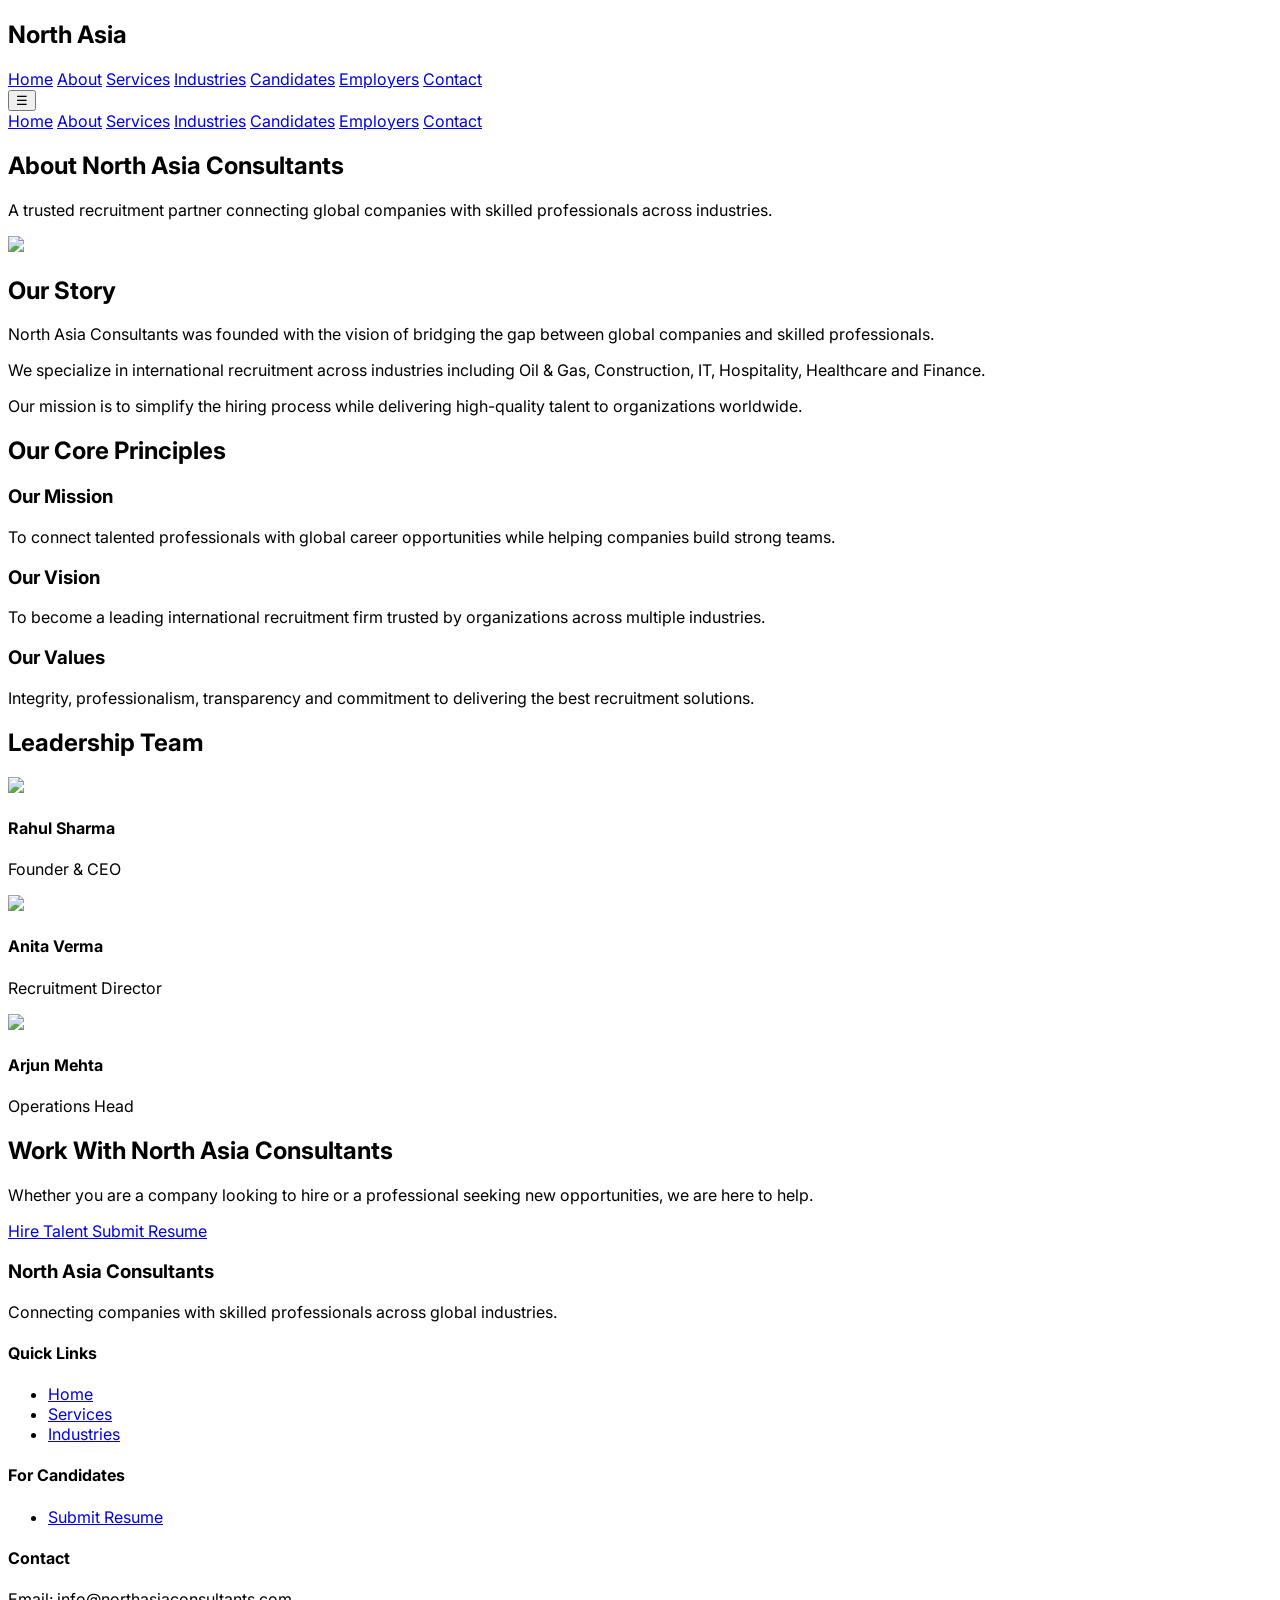
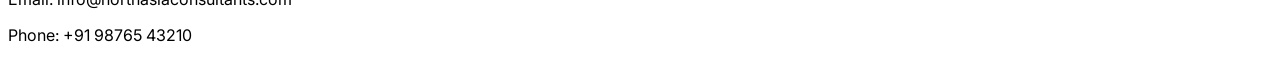
==== about.html @ 5611b857 "Add files via upload" ====
<!DOCTYPE html>
<html lang="en">

<head>

<meta charset="UTF-8">
<meta name="viewport" content="width=device-width, initial-scale=1.0">

<title>About Us | North Asia Consultants</title>

<!-- Tailwind -->
<script src="https://cdn.tailwindcss.com"></script>

<!-- AOS -->
<link href="https://unpkg.com/aos@2.3.4/dist/aos.css" rel="stylesheet">

<!-- Font -->
<link href="https://fonts.googleapis.com/css2?family=Inter:wght@300;400;500;600;700&display=swap" rel="stylesheet">

<style>
body{
font-family:'Inter',sans-serif;
}
</style>

</head>

<body class="bg-gray-50 text-gray-800">

<!-- NAVBAR -->

<nav class="bg-white shadow-md fixed w-full z-50">

<div class="max-w-7xl mx-auto px-6 py-4 flex justify-between items-center">

<h1 class="text-2xl font-bold text-blue-600">North Asia</h1>

<div class="hidden md:flex space-x-8 font-medium">

<a href="index.html" class="hover:text-blue-600">Home</a>
<a href="about.html" class="text-blue-600 font-semibold">About</a>
<a href="services.html" class="hover:text-blue-600">Services</a>
<a href="industries.html" class="hover:text-blue-600">Industries</a>
<a href="candidates.html" class="hover:text-blue-600">Candidates</a>
<a href="employers.html" class="hover:text-blue-600">Employers</a>
<a href="contact.html" class="hover:text-blue-600">Contact</a>

</div>

<button class="md:hidden" onclick="toggleMenu()">☰</button>

</div>

<div id="mobileMenu" class="hidden md:hidden bg-white px-6 pb-4">

<a class="block py-2" href="index.html">Home</a>
<a class="block py-2" href="about.html">About</a>
<a class="block py-2" href="services.html">Services</a>
<a class="block py-2" href="industries.html">Industries</a>
<a class="block py-2" href="candidates.html">Candidates</a>
<a class="block py-2" href="employers.html">Employers</a>
<a class="block py-2" href="contact.html">Contact</a>

</div>

</nav>


<!-- HERO -->

<section class="pt-32 pb-20 bg-blue-600 text-white text-center">

<div class="max-w-4xl mx-auto px-6">

<h1 class="text-4xl md:text-5xl font-bold mb-6">
About North Asia Consultants
</h1>

<p class="text-lg">
A trusted recruitment partner connecting global companies
with skilled professionals across industries.
</p>

</div>

</section>


<!-- COMPANY STORY -->

<section class="py-20">

<div class="max-w-7xl mx-auto px-6 grid md:grid-cols-2 gap-12 items-center">

<div data-aos="fade-right">

<img src="https://images.unsplash.com/photo-1521737604893-d14cc237f11d"
class="rounded-xl shadow-lg">

</div>

<div data-aos="fade-left">

<h2 class="text-3xl font-bold mb-6">
Our Story
</h2>

<p class="mb-4">
North Asia Consultants was founded with the vision of bridging
the gap between global companies and skilled professionals.
</p>

<p class="mb-4">
We specialize in international recruitment across industries
including Oil & Gas, Construction, IT, Hospitality, Healthcare
and Finance.
</p>

<p>
Our mission is to simplify the hiring process while delivering
high-quality talent to organizations worldwide.
</p>

</div>

</div>

</section>


<!-- MISSION VISION VALUES -->

<section class="py-20 bg-gray-100">

<div class="max-w-7xl mx-auto px-6 text-center">

<h2 class="text-3xl font-bold mb-14">
Our Core Principles
</h2>

<div class="grid md:grid-cols-3 gap-10">

<div class="bg-white p-8 rounded-xl shadow" data-aos="zoom-in">

<h3 class="text-xl font-semibold mb-4">
Our Mission
</h3>

<p>
To connect talented professionals with global career opportunities
while helping companies build strong teams.
</p>

</div>

<div class="bg-white p-8 rounded-xl shadow" data-aos="zoom-in">

<h3 class="text-xl font-semibold mb-4">
Our Vision
</h3>

<p>
To become a leading international recruitment firm trusted
by organizations across multiple industries.
</p>

</div>

<div class="bg-white p-8 rounded-xl shadow" data-aos="zoom-in">

<h3 class="text-xl font-semibold mb-4">
Our Values
</h3>

<p>
Integrity, professionalism, transparency and commitment
to delivering the best recruitment solutions.
</p>

</div>

</div>

</div>

</section>


<!-- TEAM -->

<section class="py-20">

<div class="max-w-7xl mx-auto px-6 text-center">

<h2 class="text-3xl font-bold mb-14">
Leadership Team
</h2>

<div class="grid md:grid-cols-3 gap-10">

<div class="bg-white p-6 rounded-xl shadow" data-aos="fade-up">

<img src="https://randomuser.me/api/portraits/men/32.jpg"
class="w-32 h-32 mx-auto rounded-full mb-4">

<h4 class="font-semibold text-lg">
Rahul Sharma
</h4>

<p class="text-gray-500">
Founder & CEO
</p>

</div>

<div class="bg-white p-6 rounded-xl shadow" data-aos="fade-up">

<img src="https://randomuser.me/api/portraits/women/44.jpg"
class="w-32 h-32 mx-auto rounded-full mb-4">

<h4 class="font-semibold text-lg">
Anita Verma
</h4>

<p class="text-gray-500">
Recruitment Director
</p>

</div>

<div class="bg-white p-6 rounded-xl shadow" data-aos="fade-up">

<img src="https://randomuser.me/api/portraits/men/76.jpg"
class="w-32 h-32 mx-auto rounded-full mb-4">

<h4 class="font-semibold text-lg">
Arjun Mehta
</h4>

<p class="text-gray-500">
Operations Head
</p>

</div>

</div>

</div>

</section>


<!-- CTA -->

<section class="py-20 bg-blue-600 text-white text-center">

<div class="max-w-3xl mx-auto px-6">

<h2 class="text-3xl font-bold mb-6">
Work With North Asia Consultants
</h2>

<p class="mb-8">
Whether you are a company looking to hire or a professional
seeking new opportunities, we are here to help.
</p>

<div class="space-x-4">

<a href="employers.html"
class="bg-white text-blue-600 px-6 py-3 rounded-lg font-semibold">

Hire Talent

</a>

<a href="candidates.html"
class="border border-white px-6 py-3 rounded-lg">

Submit Resume

</a>

</div>

</div>

</section>


<!-- FOOTER -->

<footer class="bg-gray-900 text-gray-300 py-12">

<div class="max-w-7xl mx-auto px-6 grid md:grid-cols-4 gap-10">

<div>

<h3 class="text-xl font-bold text-white mb-4">
North Asia Consultants
</h3>

<p>
Connecting companies with skilled professionals
across global industries.
</p>

</div>

<div>

<h4 class="font-semibold mb-4 text-white">
Quick Links
</h4>

<ul class="space-y-2">

<li><a href="index.html">Home</a></li>
<li><a href="services.html">Services</a></li>
<li><a href="industries.html">Industries</a></li>

</ul>

</div>

<div>

<h4 class="font-semibold mb-4 text-white">
For Candidates
</h4>

<ul class="space-y-2">

<li><a href="candidates.html">Submit Resume</a></li>

</ul>

</div>

<div>

<h4 class="font-semibold mb-4 text-white">
Contact
</h4>

<p>Email: info@northasiaconsultants.com</p>
<p>Phone: +91 98765 43210</p>

</div>

</div>

</footer>


<!-- SCRIPTS -->

<script src="https://unpkg.com/aos@2.3.4/dist/aos.js"></script>

<script>

AOS.init({
duration:1000,
once:true
})

function toggleMenu(){
document.getElementById("mobileMenu").classList.toggle("hidden")
}

</script>

</body>
</html>
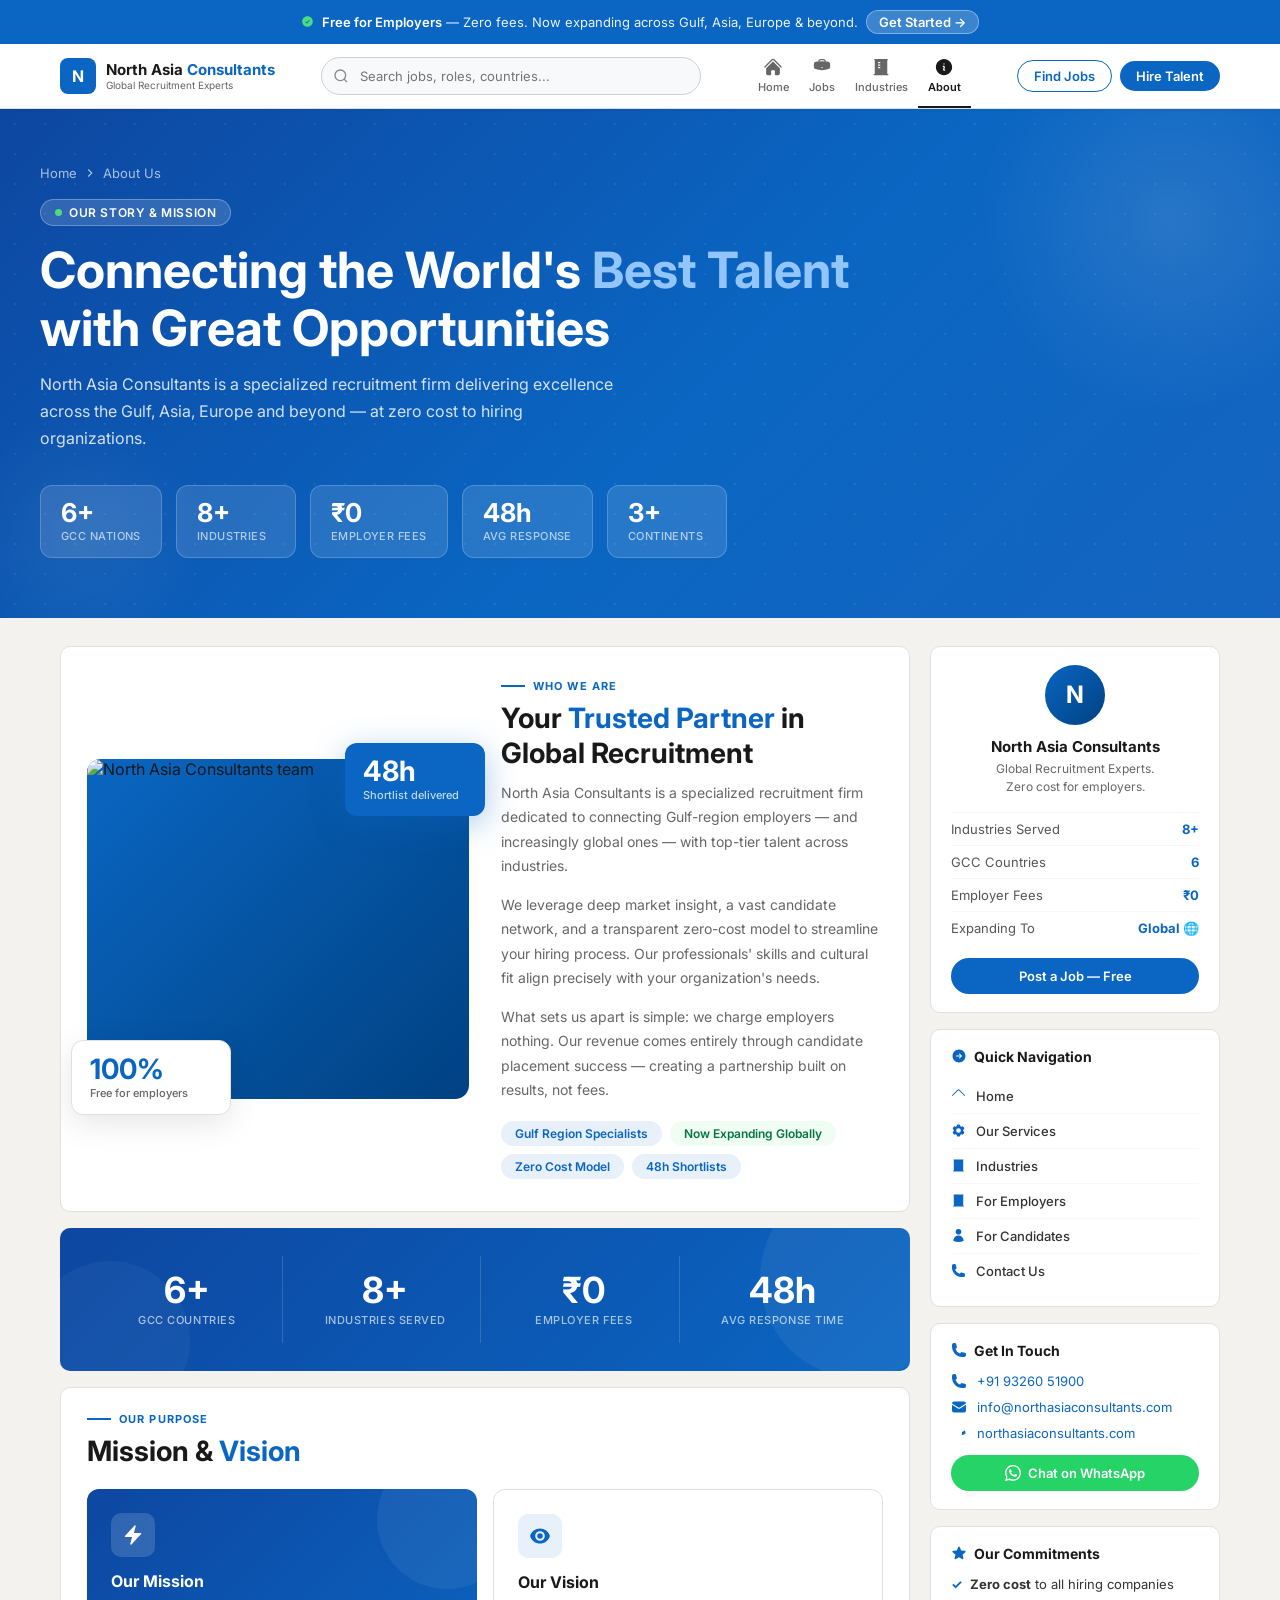
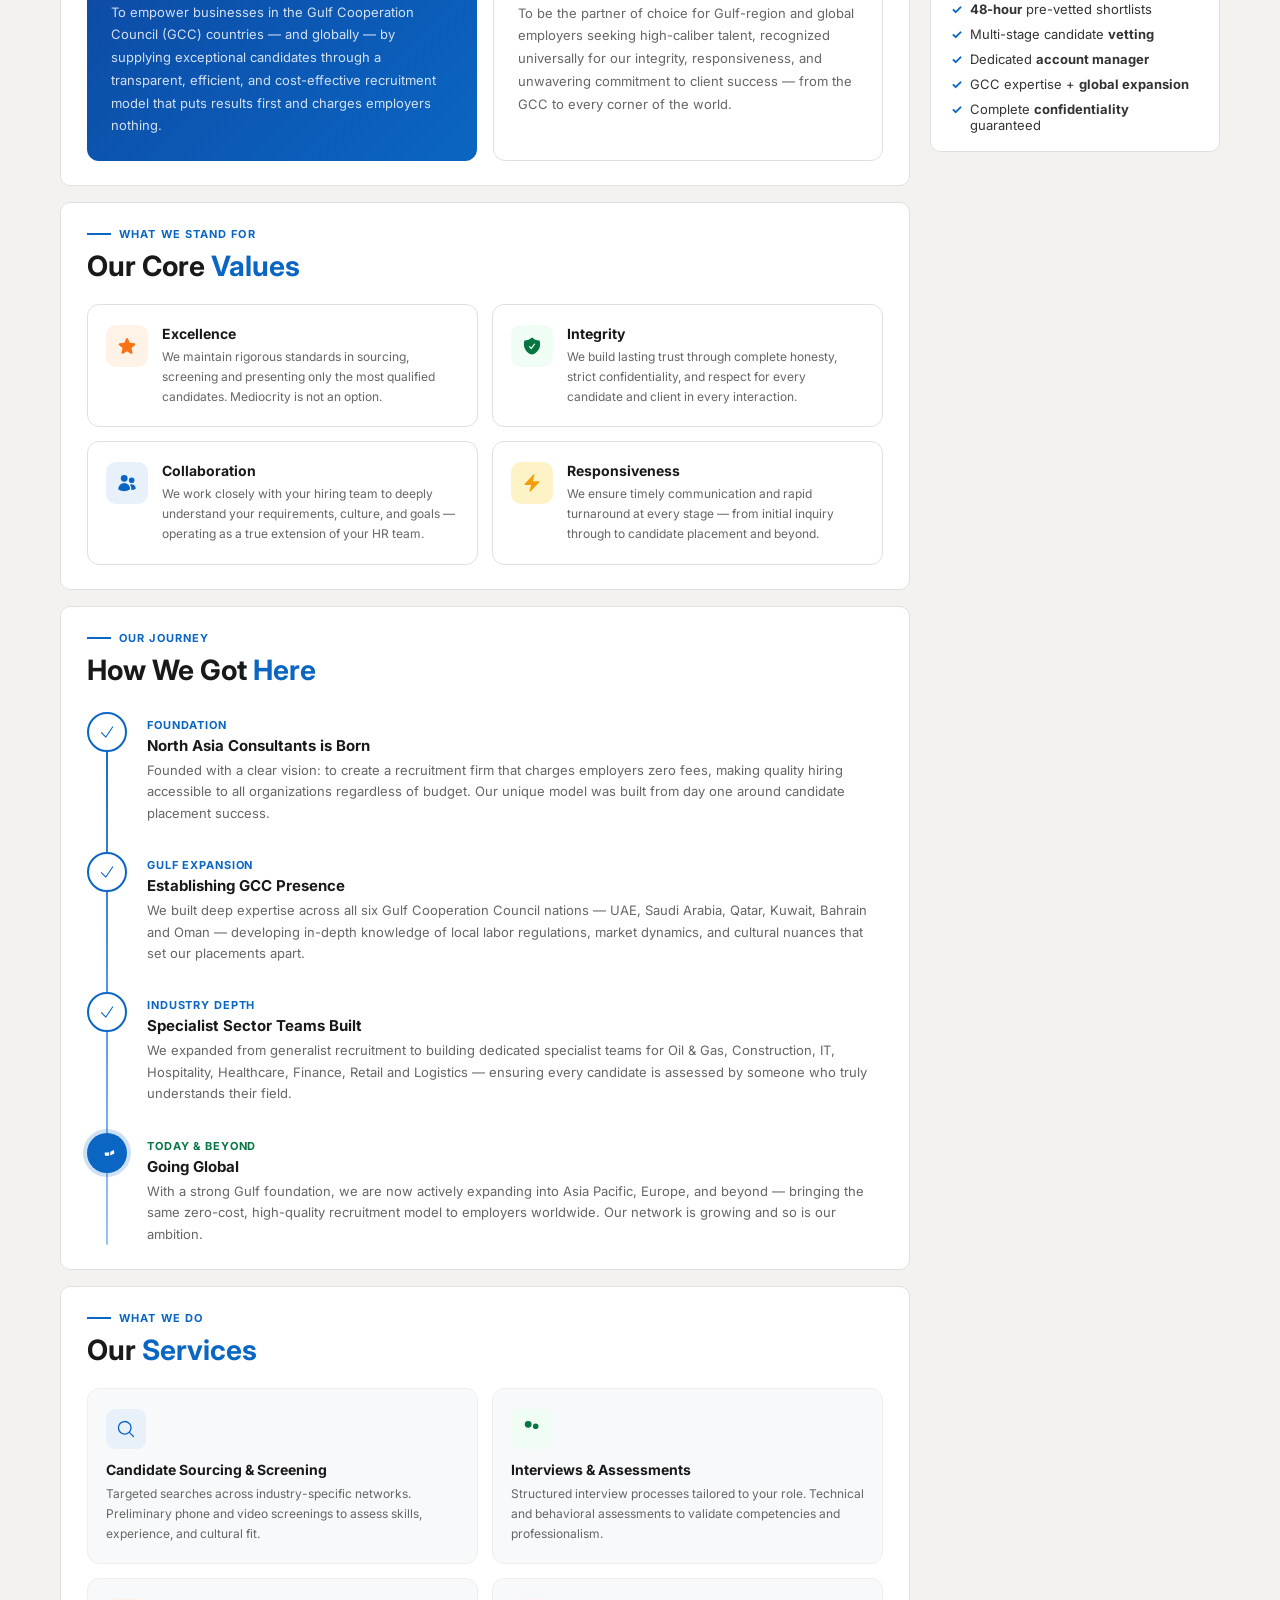
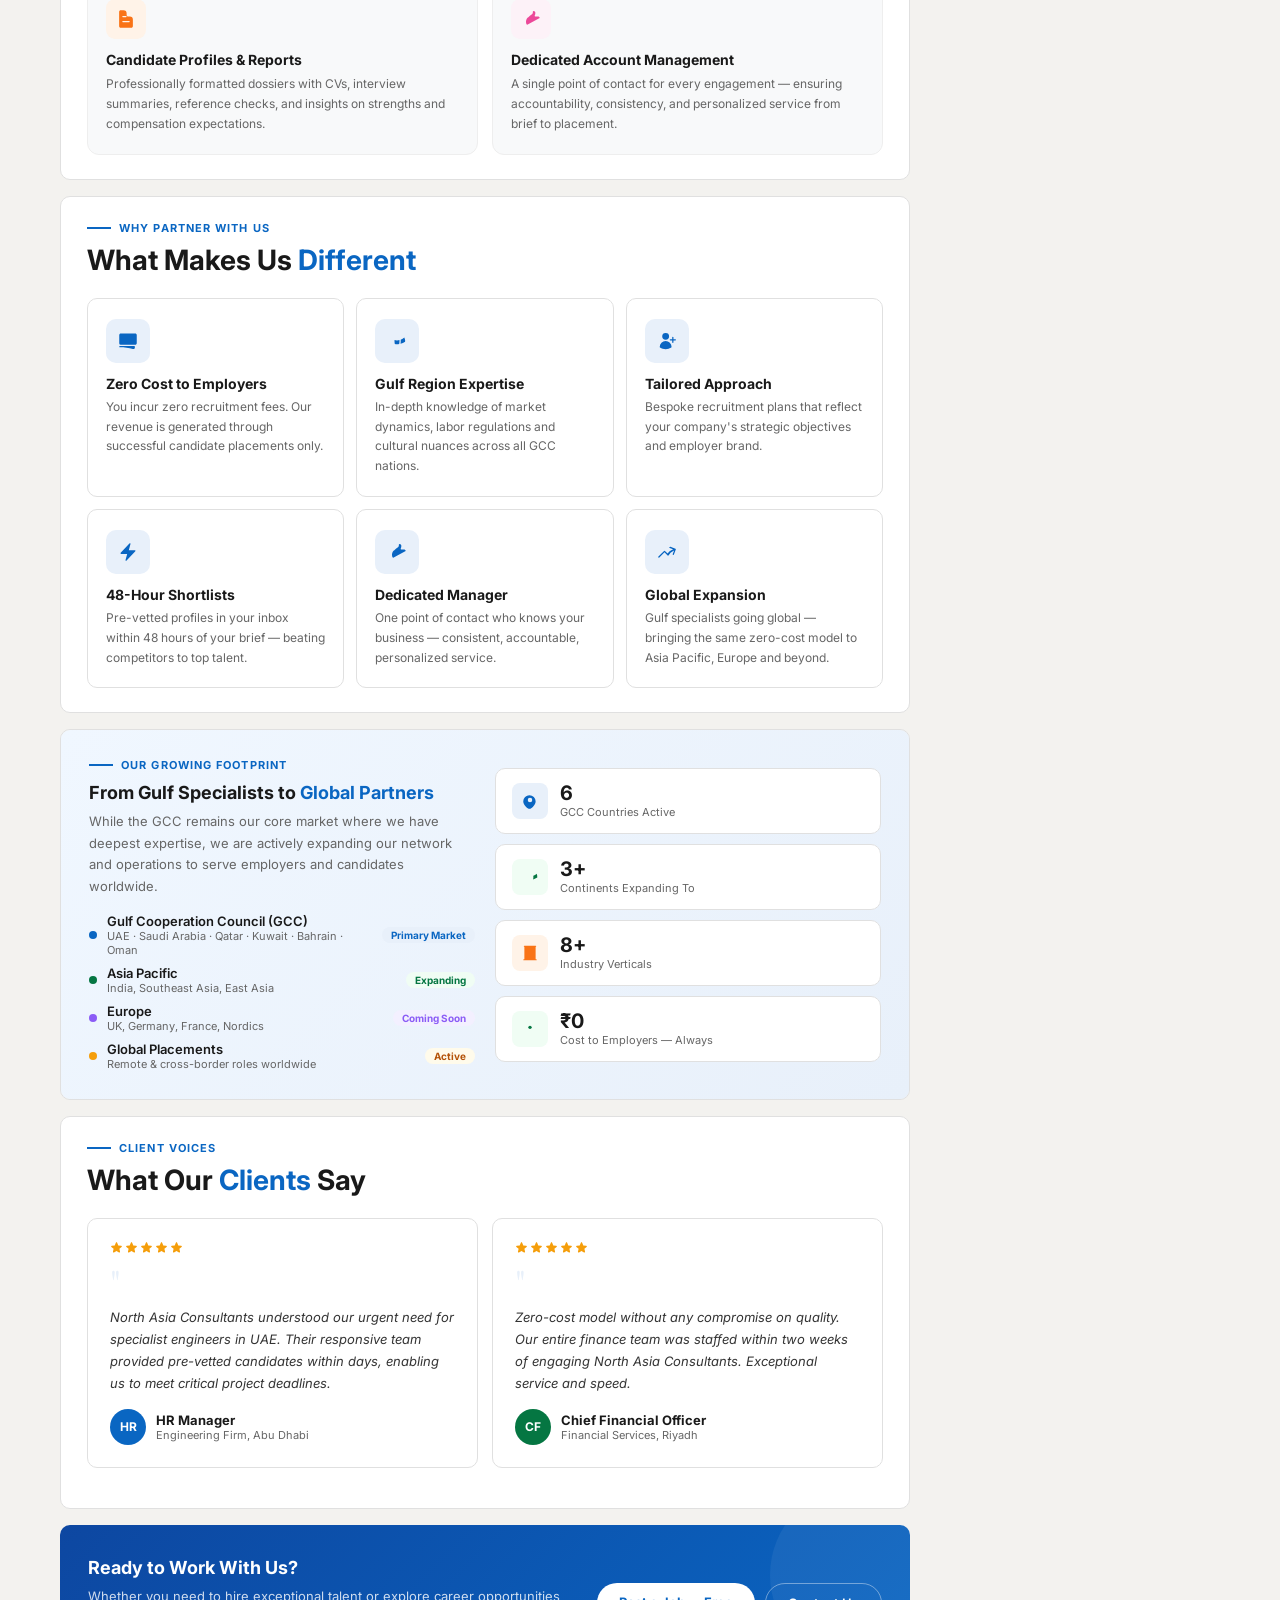
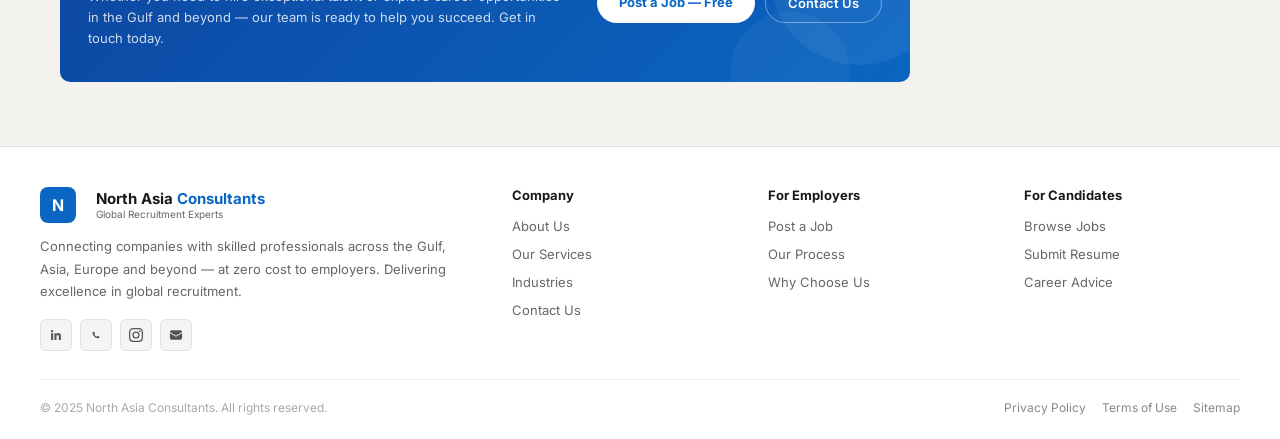
==== commit 795967e4: "updated claude" ====
--- a/about.html
+++ b/about.html
@@ -1,374 +1,947 @@
 <!DOCTYPE html>
 <html lang="en">
-
 <head>
-
-<meta charset="UTF-8">
-<meta name="viewport" content="width=device-width, initial-scale=1.0">
-
-<title>About Us | North Asia Consultants</title>
-
-<!-- Tailwind -->
-<script src="https://cdn.tailwindcss.com"></script>
-
-<!-- AOS -->
-<link href="https://unpkg.com/aos@2.3.4/dist/aos.css" rel="stylesheet">
-
-<!-- Font -->
-<link href="https://fonts.googleapis.com/css2?family=Inter:wght@300;400;500;600;700&display=swap" rel="stylesheet">
-
-<style>
-body{
-font-family:'Inter',sans-serif;
-}
-</style>
-
+  <meta charset="UTF-8">
+  <meta name="viewport" content="width=device-width, initial-scale=1.0">
+  <title>About Us | North Asia Consultants</title>
+  <link rel="preconnect" href="https://fonts.googleapis.com">
+  <link href="https://fonts.googleapis.com/css2?family=Inter:wght@400;500;600;700&family=Playfair+Display:ital,wght@0,700;1,700&display=swap" rel="stylesheet">
+  <style>
+    *, *::before, *::after { box-sizing: border-box; margin: 0; padding: 0; }
+    html { scroll-behavior: smooth; }
+    body { font-family: 'Inter', -apple-system, BlinkMacSystemFont, sans-serif; background: #f3f2ef; color: #191919; overflow-x: hidden; -webkit-font-smoothing: antialiased; }
+    a { text-decoration: none; }
+ 
+    :root {
+      --blue: #0a66c2; --blue-dark: #004182; --blue-light: #e8f0fa;
+      --green: #057642; --white: #fff; --bg: #f3f2ef;
+      --border: #e0e0e0; --text: #191919; --muted: #666; --radius: 10px;
+    }
+ 
+    /* ── PROGRESS ── */
+    #progress { position:fixed;top:0;left:0;height:3px;background:linear-gradient(90deg,var(--blue),#38bdf8);width:0%;z-index:9999; }
+ 
+    /* ── ANIMATIONS ── */
+    @keyframes fadeUp { from{opacity:0;transform:translateY(28px)}to{opacity:1;transform:translateY(0)} }
+    @keyframes pulse  { 0%,100%{transform:scale(1)}50%{transform:scale(1.06)} }
+    @keyframes float  { 0%,100%{transform:translateY(0)}50%{transform:translateY(-8px)} }
+    @keyframes countUp { from{opacity:0;transform:translateY(12px)}to{opacity:1;transform:translateY(0)} }
+ 
+    .reveal       { opacity:0;transform:translateY(24px);transition:opacity .65s cubic-bezier(.4,0,.2,1),transform .65s cubic-bezier(.4,0,.2,1); }
+    .reveal.visible { opacity:1;transform:translateY(0); }
+    .reveal-l     { opacity:0;transform:translateX(-28px);transition:opacity .65s cubic-bezier(.4,0,.2,1),transform .65s cubic-bezier(.4,0,.2,1); }
+    .reveal-l.visible { opacity:1;transform:translateX(0); }
+    .reveal-r     { opacity:0;transform:translateX(28px);transition:opacity .65s cubic-bezier(.4,0,.2,1),transform .65s cubic-bezier(.4,0,.2,1); }
+    .reveal-r.visible { opacity:1;transform:translateX(0); }
+    .d1{transition-delay:.08s}.d2{transition-delay:.16s}.d3{transition-delay:.24s}
+    .d4{transition-delay:.32s}.d5{transition-delay:.40s}.d6{transition-delay:.48s}
+ 
+    /* ── TOPBAR ── */
+    .topbar { background:var(--blue);padding:10px 16px;display:flex;align-items:center;justify-content:center;gap:8px;flex-wrap:wrap;text-align:center; }
+    .topbar p   { font-size:13px;color:rgba(255,255,255,.92);line-height:1.4; }
+    .topbar strong { color:#fff;font-weight:600; }
+    .topbar a   { color:#fff;font-weight:600;font-size:13px;background:rgba(255,255,255,.2);padding:3px 12px;border-radius:100px;border:1px solid rgba(255,255,255,.35);transition:background .2s;white-space:nowrap; }
+    .topbar a:hover { background:rgba(255,255,255,.3); }
+ 
+    /* ── NAVBAR ── */
+    nav { background:#fff;border-bottom:1px solid var(--border);position:sticky;top:0;z-index:900;box-shadow:0 1px 4px rgba(0,0,0,.06); }
+    .nav-inner { max-width:1200px;margin:0 auto;padding:0 20px;height:64px;display:flex;align-items:center;justify-content:space-between;gap:12px; }
+    .logo { display:flex;align-items:center;gap:10px;flex-shrink:0; }
+    .logo-icon { width:36px;height:36px;background:var(--blue);border-radius:8px;display:flex;align-items:center;justify-content:center;color:#fff;font-weight:700;font-size:16px;flex-shrink:0; }
+    .logo-text { line-height:1.2; }
+    .logo-name { font-size:15px;font-weight:700;color:var(--text);white-space:nowrap; }
+    .logo-name span { color:var(--blue); }
+    .logo-tagline { font-size:10px;color:var(--muted); }
+    .nav-search { flex:1;max-width:380px;position:relative; }
+    .nav-search input { width:100%;height:38px;border:1.5px solid #d0d0d0;border-radius:20px;padding:0 16px 0 38px;font-size:13px;font-family:inherit;outline:none;background:#f8f9fa;color:var(--text);transition:border-color .2s,box-shadow .2s; }
+    .nav-search input:focus { border-color:var(--blue);background:#fff;box-shadow:0 0 0 3px rgba(10,102,194,.1); }
+    .nav-search .s-icon { position:absolute;left:12px;top:50%;transform:translateY(-50%);width:16px;height:16px;color:#888; }
+    .nav-links { display:flex;align-items:center; }
+    .nav-links a { display:flex;flex-direction:column;align-items:center;justify-content:center;padding:0 10px;height:64px;color:var(--muted);font-size:11px;font-weight:500;gap:3px;border-bottom:2px solid transparent;transition:all .2s;white-space:nowrap; }
+    .nav-links a svg { width:20px;height:20px; }
+    .nav-links a:hover,.nav-links a.active { color:var(--text);border-bottom-color:var(--text);font-weight:600; }
+    .nav-cta { display:flex;gap:8px;align-items:center;flex-shrink:0; }
+    .btn-outline-nav { padding:7px 16px;border:1.5px solid var(--blue);border-radius:20px;color:var(--blue);font-size:13px;font-weight:600;transition:all .2s; }
+    .btn-outline-nav:hover { background:var(--blue-light); }
+    .btn-solid-nav { padding:7px 16px;background:var(--blue);border-radius:20px;color:#fff;font-size:13px;font-weight:600;transition:all .2s; }
+    .btn-solid-nav:hover { background:var(--blue-dark);transform:translateY(-1px); }
+    .hamburger { display:none;background:none;border:none;cursor:pointer;padding:6px;color:var(--text); }
+    #mobileMenu { display:none;background:#fff;border-top:1px solid var(--border);padding:12px 20px 20px; }
+    #mobileMenu.open { display:block;animation:fadeUp .25s ease; }
+    #mobileMenu a { display:flex;align-items:center;gap:12px;padding:12px 0;font-size:15px;color:#333;border-bottom:1px solid #f5f5f5;font-weight:500; }
+    #mobileMenu a:last-child { border:none; }
+    #mobileMenu a svg { width:18px;height:18px;color:var(--blue); }
+    .mob-cta-row { display:flex;gap:10px;margin-top:14px; }
+    .mob-cta-row a { flex:1;text-align:center;padding:10px;border-radius:20px;font-size:14px;font-weight:600; }
+    .mob-cta-row .mc-outline { border:1.5px solid var(--blue);color:var(--blue); }
+    .mob-cta-row .mc-solid   { background:var(--blue);color:#fff; }
+ 
+    /* ── PAGE HERO ── */
+    .page-hero { background:linear-gradient(135deg,#0d47a1 0%,#0a66c2 55%,#1565c0 100%);padding:56px 20px 60px;position:relative;overflow:hidden; }
+    .ph-dots  { position:absolute;inset:0;background-image:radial-gradient(circle,rgba(255,255,255,.07) 1px,transparent 1px);background-size:30px 30px;pointer-events:none; }
+    .ph-glow  { position:absolute;top:-100px;right:-100px;width:420px;height:420px;background:radial-gradient(circle,rgba(255,255,255,.1) 0%,transparent 65%);border-radius:50%;pointer-events:none; }
+    .ph-glow2 { position:absolute;bottom:-60px;left:-60px;width:280px;height:280px;background:radial-gradient(circle,rgba(255,255,255,.06) 0%,transparent 65%);border-radius:50%;pointer-events:none; }
+    .ph-inner { max-width:1200px;margin:0 auto;position:relative;z-index:2; }
+    .ph-breadcrumb { display:flex;align-items:center;gap:6px;font-size:13px;color:rgba(255,255,255,.65);margin-bottom:18px;flex-wrap:wrap; }
+    .ph-breadcrumb a { color:rgba(255,255,255,.65);transition:color .2s; }
+    .ph-breadcrumb a:hover { color:#fff; }
+    .ph-breadcrumb svg { width:14px;height:14px;flex-shrink:0; }
+    .ph-badge { display:inline-flex;align-items:center;gap:7px;background:rgba(255,255,255,.15);border:1px solid rgba(255,255,255,.28);color:#fff;font-size:12px;font-weight:600;letter-spacing:.05em;text-transform:uppercase;padding:5px 14px;border-radius:100px;margin-bottom:16px;animation:fadeUp .6s ease both; }
+    .badge-dot { width:7px;height:7px;background:#4ade80;border-radius:50%;animation:pulse 2s infinite;flex-shrink:0; }
+    .ph-h1 { font-size:clamp(26px,4.2vw,50px);font-weight:700;color:#fff;line-height:1.15;margin-bottom:14px;animation:fadeUp .6s .1s ease both; }
+    .ph-h1 em { color:#93c5fd;font-style:normal; }
+    .ph-sub { font-size:clamp(13px,1.8vw,16px);color:rgba(255,255,255,.82);line-height:1.7;max-width:580px;margin-bottom:32px;animation:fadeUp .6s .2s ease both; }
+    .ph-cards { display:flex;gap:14px;flex-wrap:wrap;animation:fadeUp .6s .3s ease both; }
+    .ph-mini { background:rgba(255,255,255,.12);border:1px solid rgba(255,255,255,.2);border-radius:12px;padding:14px 20px;min-width:120px; }
+    .ph-mini .num { font-size:26px;font-weight:700;color:#fff;line-height:1; }
+    .ph-mini .lbl { font-size:11px;color:rgba(255,255,255,.65);margin-top:3px;font-weight:500;text-transform:uppercase;letter-spacing:.04em; }
+ 
+    /* ── LAYOUT ── */
+    .page-wrap { max-width:1200px;margin:0 auto;padding:28px 20px; }
+    .two-col   { display:grid;grid-template-columns:1fr 290px;gap:20px;align-items:start; }
+ 
+    /* ── CARD BASE ── */
+    .card { background:#fff;border-radius:var(--radius);border:1px solid var(--border);overflow:hidden;margin-bottom:16px; }
+    .cp   { padding:24px 26px; }
+    .cp + .cp { border-top:1px solid #f5f5f5; }
+ 
+    /* ── SECTION HEADS ── */
+    .sec-eyebrow { font-size:11px;font-weight:700;text-transform:uppercase;letter-spacing:.1em;color:var(--blue);margin-bottom:8px;display:flex;align-items:center;gap:8px; }
+    .sec-eyebrow::before { content:'';width:24px;height:2px;background:var(--blue);flex-shrink:0; }
+    .sec-h2 { font-size:clamp(20px,2.5vw,28px);font-weight:700;color:var(--text);line-height:1.25;margin-bottom:10px; }
+    .sec-h2 em { color:var(--blue);font-style:normal; }
+    .sec-p  { font-size:14px;color:var(--muted);line-height:1.75; }
+ 
+    /* ── ABOUT INTRO SPLIT ── */
+    .intro-grid { display:grid;grid-template-columns:1fr 1fr;gap:32px;align-items:center; }
+    .intro-img-wrap { position:relative; }
+    .intro-img { width:100%;height:340px;object-fit:cover;border-radius:14px;display:block; }
+    .intro-badge-float {
+      position:absolute;bottom:-16px;left:-16px;
+      background:#fff;border:1px solid var(--border);border-radius:12px;
+      padding:14px 18px;box-shadow:0 8px 32px rgba(0,0,0,.1);min-width:160px;
+    }
+    .ibf-num  { font-size:28px;font-weight:700;color:var(--blue);line-height:1; }
+    .ibf-lbl  { font-size:11px;color:var(--muted);margin-top:3px;font-weight:500; }
+    .intro-badge-float2 {
+      position:absolute;top:-16px;right:-16px;
+      background:var(--blue);border-radius:12px;
+      padding:14px 18px;box-shadow:0 8px 32px rgba(10,102,194,.35);min-width:140px;
+    }
+    .ibf2-num { font-size:28px;font-weight:700;color:#fff;line-height:1; }
+    .ibf2-lbl { font-size:11px;color:rgba(255,255,255,.75);margin-top:3px;font-weight:500; }
+ 
+    .intro-text { padding:8px 0; }
+    .intro-text .sec-p { margin-bottom:14px; }
+    .intro-tags { display:flex;flex-wrap:wrap;gap:8px;margin-top:18px; }
+    .intro-tag { background:var(--blue-light);color:var(--blue);font-size:12px;font-weight:600;padding:5px 14px;border-radius:100px; }
+    .intro-tag.green { background:#f0fdf4;color:var(--green); }
+ 
+    /* ── MISSION / VISION ── */
+    .mv-grid { display:grid;grid-template-columns:1fr 1fr;gap:16px; }
+    .mv-card { border-radius:12px;padding:24px;position:relative;overflow:hidden; }
+    .mv-card.mission { background:linear-gradient(135deg,#0d47a1,#0a66c2); }
+    .mv-card.vision  { background:#fff;border:1px solid var(--border); }
+    .mv-icon { width:44px;height:44px;border-radius:10px;display:flex;align-items:center;justify-content:center;margin-bottom:14px; }
+    .mv-card.mission .mv-icon { background:rgba(255,255,255,.15); }
+    .mv-card.vision  .mv-icon { background:var(--blue-light); }
+    .mv-icon svg { width:22px;height:22px; }
+    .mv-card.mission .mv-icon svg { color:#fff; }
+    .mv-card.vision  .mv-icon svg { color:var(--blue); }
+    .mv-title { font-size:16px;font-weight:700;margin-bottom:10px; }
+    .mv-card.mission .mv-title { color:#fff; }
+    .mv-card.vision  .mv-title { color:var(--text); }
+    .mv-text { font-size:13px;line-height:1.75; }
+    .mv-card.mission .mv-text { color:rgba(255,255,255,.82); }
+    .mv-card.vision  .mv-text { color:var(--muted); }
+    .mv-card.mission::before { content:'';position:absolute;top:-40px;right:-40px;width:140px;height:140px;background:rgba(255,255,255,.06);border-radius:50%; }
+ 
+    /* ── CORE VALUES ── */
+    .values-grid { display:grid;grid-template-columns:repeat(2,1fr);gap:14px; }
+    .val-card { background:#fff;border:1px solid var(--border);border-radius:12px;padding:20px 18px;display:flex;gap:14px;align-items:flex-start;transition:all .25s; }
+    .val-card:hover { border-color:rgba(10,102,194,.25);box-shadow:0 4px 20px rgba(0,0,0,.07);transform:translateY(-2px); }
+    .val-icon { width:42px;height:42px;border-radius:10px;display:flex;align-items:center;justify-content:center;flex-shrink:0; }
+    .val-icon svg { width:20px;height:20px; }
+    .val-h { font-size:14px;font-weight:700;color:var(--text);margin-bottom:5px; }
+    .val-p { font-size:12px;color:var(--muted);line-height:1.65; }
+ 
+    /* ── STATS STRIP ── */
+    .stats-strip { background:linear-gradient(135deg,#0d47a1,#0a66c2);border-radius:var(--radius);padding:28px 32px;margin-bottom:16px;position:relative;overflow:hidden; }
+    .stats-strip::before { content:'';position:absolute;right:-50px;top:-50px;width:200px;height:200px;background:rgba(255,255,255,.06);border-radius:50%; }
+    .stats-strip::after  { content:'';position:absolute;left:-30px;bottom:-50px;width:160px;height:160px;background:rgba(255,255,255,.04);border-radius:50%; }
+    .stats-inner { display:grid;grid-template-columns:repeat(4,1fr);gap:8px;position:relative;z-index:2; }
+    .stat-item { text-align:center;padding:16px 8px; }
+    .stat-item:not(:last-child) { border-right:1px solid rgba(255,255,255,.15); }
+    .stat-num { font-size:clamp(24px,3vw,36px);font-weight:700;color:#fff;line-height:1;display:block; }
+    .stat-lbl { font-size:11px;color:rgba(255,255,255,.65);margin-top:5px;font-weight:500;text-transform:uppercase;letter-spacing:.05em;display:block; }
+ 
+    /* ── STORY TIMELINE ── */
+    .timeline { display:flex;flex-direction:column;gap:0;position:relative; }
+    .timeline::before { content:'';position:absolute;left:19px;top:0;bottom:0;width:2px;background:linear-gradient(to bottom,var(--blue),#93c5fd);border-radius:2px; }
+    .tl-item { display:flex;gap:20px;align-items:flex-start;padding-bottom:28px;position:relative; }
+    .tl-item:last-child { padding-bottom:0; }
+    .tl-dot { width:40px;height:40px;border-radius:50%;display:flex;align-items:center;justify-content:center;flex-shrink:0;z-index:1;position:relative; }
+    .tl-dot.active { background:var(--blue);box-shadow:0 0 0 4px rgba(10,102,194,.2); }
+    .tl-dot.done   { background:#fff;border:2px solid var(--blue); }
+    .tl-dot svg { width:18px;height:18px; }
+    .tl-dot.active svg { color:#fff; }
+    .tl-dot.done   svg { color:var(--blue); }
+    .tl-content { flex:1;padding-top:6px; }
+    .tl-year  { font-size:11px;font-weight:700;color:var(--blue);text-transform:uppercase;letter-spacing:.08em;margin-bottom:4px; }
+    .tl-title { font-size:15px;font-weight:700;color:var(--text);margin-bottom:5px; }
+    .tl-desc  { font-size:13px;color:var(--muted);line-height:1.65; }
+ 
+    /* ── TEAM SECTION ── */
+    .team-grid { display:grid;grid-template-columns:repeat(3,1fr);gap:16px; }
+    .team-card { background:#fff;border:1px solid var(--border);border-radius:12px;overflow:hidden;transition:all .25s; }
+    .team-card:hover { transform:translateY(-3px);box-shadow:0 8px 32px rgba(0,0,0,.1);border-color:rgba(10,102,194,.2); }
+    .team-avatar { height:120px;display:flex;align-items:center;justify-content:center;font-size:36px;font-weight:700;color:#fff; }
+    .team-info { padding:16px; }
+    .team-name  { font-size:15px;font-weight:700;color:var(--text);margin-bottom:3px; }
+    .team-role  { font-size:12px;color:var(--blue);font-weight:600;margin-bottom:8px; }
+    .team-bio   { font-size:12px;color:var(--muted);line-height:1.65;margin-bottom:12px; }
+    .team-tags  { display:flex;flex-wrap:wrap;gap:5px; }
+    .team-tag   { background:#f5f5f5;color:#444;font-size:10px;font-weight:600;padding:3px 9px;border-radius:100px; }
+ 
+    /* ── WHY US GRID ── */
+    .why-grid { display:grid;grid-template-columns:repeat(3,1fr);gap:12px; }
+    .why-card { background:#fff;border:1px solid var(--border);border-radius:var(--radius);padding:20px 18px;transition:all .25s;position:relative;overflow:hidden; }
+    .why-card::before { content:'';position:absolute;inset:0;background:linear-gradient(135deg,rgba(10,102,194,.03),transparent);opacity:0;transition:opacity .25s; }
+    .why-card:hover { box-shadow:0 6px 24px rgba(0,0,0,.08);border-color:rgba(10,102,194,.2);transform:translateY(-2px); }
+    .why-card:hover::before { opacity:1; }
+    .why-icon { width:44px;height:44px;background:var(--blue-light);border-radius:10px;display:flex;align-items:center;justify-content:center;margin-bottom:12px; }
+    .why-icon svg { width:20px;height:20px;color:var(--blue); }
+    .why-h { font-size:14px;font-weight:700;color:var(--text);margin-bottom:5px; }
+    .why-p { font-size:12px;color:var(--muted);line-height:1.65; }
+ 
+    /* ── GLOBAL EXPANSION ── */
+    .expand-card { background:#fff;border:1px solid var(--border);border-radius:var(--radius);overflow:hidden;margin-bottom:16px; }
+    .expand-map { background:linear-gradient(135deg,#f0f7ff,#e8f0fa);padding:28px;display:grid;grid-template-columns:1fr 1fr;gap:20px;align-items:center; }
+    .em-left h3 { font-size:18px;font-weight:700;color:var(--text);margin-bottom:8px; }
+    .em-left p  { font-size:13px;color:var(--muted);line-height:1.65;margin-bottom:16px; }
+    .region-list { display:flex;flex-direction:column;gap:8px; }
+    .region-row  { display:flex;align-items:center;gap:10px; }
+    .region-dot  { width:8px;height:8px;border-radius:50%;flex-shrink:0; }
+    .region-info { flex:1; }
+    .region-name { font-size:13px;font-weight:600;color:var(--text); }
+    .region-status { font-size:11px;color:var(--muted); }
+    .region-badge { font-size:10px;font-weight:700;padding:2px 9px;border-radius:100px;white-space:nowrap; }
+    .em-right { display:flex;flex-direction:column;gap:10px; }
+    .globe-stat { background:#fff;border-radius:10px;padding:14px 16px;border:1px solid var(--border);display:flex;gap:12px;align-items:center; }
+    .gs-icon { width:36px;height:36px;border-radius:8px;display:flex;align-items:center;justify-content:center;flex-shrink:0; }
+    .gs-icon svg { width:18px;height:18px; }
+    .gs-num  { font-size:20px;font-weight:700;color:var(--text);line-height:1; }
+    .gs-lbl  { font-size:11px;color:var(--muted);margin-top:2px; }
+ 
+    /* ── TESTIMONIAL ── */
+    .testi-grid { display:grid;grid-template-columns:repeat(2,1fr);gap:14px;margin-bottom:16px; }
+    .tc { background:#fff;border:1px solid var(--border);border-radius:var(--radius);padding:22px;transition:box-shadow .2s; }
+    .tc:hover { box-shadow:0 4px 20px rgba(0,0,0,.08); }
+    .tc-stars { display:flex;gap:2px;margin-bottom:10px; }
+    .tc-stars svg { width:13px;height:13px;color:#f59e0b; }
+    .tc-quote { font-size:36px;color:var(--blue-light);font-family:'Playfair Display',serif;line-height:1;margin-bottom:6px; }
+    .tc-text  { font-size:13px;color:#333;line-height:1.7;font-style:italic;margin-bottom:14px; }
+    .tc-author { display:flex;align-items:center;gap:10px; }
+    .tc-av    { width:36px;height:36px;border-radius:50%;display:flex;align-items:center;justify-content:center;font-size:12px;font-weight:700;color:#fff;flex-shrink:0; }
+    .tc-name  { font-size:13px;font-weight:700;color:var(--text); }
+    .tc-role  { font-size:11px;color:var(--muted); }
+ 
+    /* ── CTA BANNER ── */
+    .cta-banner { background:linear-gradient(135deg,#0d47a1,#0a66c2);border-radius:var(--radius);padding:32px 28px;margin-bottom:16px;position:relative;overflow:hidden; }
+    .cta-banner::before { content:'';position:absolute;right:-40px;top:-40px;width:180px;height:180px;background:rgba(255,255,255,.06);border-radius:50%; }
+    .cta-banner::after  { content:'';position:absolute;right:60px;bottom:-50px;width:120px;height:120px;background:rgba(255,255,255,.04);border-radius:50%; }
+    .cta-inner { position:relative;z-index:2;display:grid;grid-template-columns:1fr auto;gap:24px;align-items:center; }
+    .cta-text h3 { font-size:18px;font-weight:700;color:#fff;margin-bottom:8px; }
+    .cta-text p  { font-size:13px;color:rgba(255,255,255,.8);line-height:1.65;max-width:480px; }
+    .cta-btns    { display:flex;gap:10px;flex-wrap:wrap;flex-shrink:0; }
+    .btn-white   { padding:11px 22px;background:#fff;color:var(--blue);border-radius:20px;font-size:13px;font-weight:700;transition:all .2s;white-space:nowrap; }
+    .btn-white:hover   { background:#e8f0fa;transform:translateY(-1px); }
+    .btn-ghost   { padding:11px 22px;border:1.5px solid rgba(255,255,255,.4);color:#fff;border-radius:20px;font-size:13px;font-weight:600;transition:all .2s;white-space:nowrap; }
+    .btn-ghost:hover   { background:rgba(255,255,255,.12); }
+ 
+    /* ── SIDEBAR ── */
+    .sidebar-card { background:#fff;border:1px solid var(--border);border-radius:var(--radius);overflow:hidden;margin-bottom:16px; }
+    .sp { padding:18px 20px; }
+    .sp-title { font-size:14px;font-weight:700;color:var(--text);margin-bottom:14px;display:flex;align-items:center;gap:7px; }
+    .sp-title svg { width:16px;height:16px;color:var(--blue); }
+    .profile-av { width:60px;height:60px;background:linear-gradient(135deg,var(--blue),var(--blue-dark));border-radius:50%;display:flex;align-items:center;justify-content:center;font-size:24px;font-weight:700;color:#fff;margin:0 auto 12px; }
+    .profile-name   { font-size:15px;font-weight:700;color:var(--text);text-align:center; }
+    .profile-tag    { font-size:12px;color:var(--muted);text-align:center;margin:4px 0 16px;line-height:1.5; }
+    .pstat { display:flex;justify-content:space-between;font-size:13px;padding:8px 0;border-top:1px solid #f5f5f5; }
+    .pstat span:first-child { color:#555; }
+    .pstat span:last-child  { font-weight:700;color:var(--blue); }
+    .pb { display:block;width:100%;background:var(--blue);color:#fff;text-align:center;padding:10px;border-radius:20px;font-size:13px;font-weight:600;margin-top:14px;transition:all .2s; }
+    .pb:hover { background:var(--blue-dark); }
+    .ql-item { display:flex;align-items:center;gap:10px;padding:9px 0;border-bottom:1px solid #f8f8f8;color:#333;font-size:13px;font-weight:500;transition:color .15s; }
+    .ql-item:last-child { border:none; }
+    .ql-item:hover { color:var(--blue); }
+    .ql-item svg { width:15px;height:15px;color:var(--blue);flex-shrink:0; }
+    .ci { display:flex;align-items:center;gap:10px;font-size:13px;color:#333;margin-bottom:10px; }
+    .ci svg { width:16px;height:16px;color:var(--blue);flex-shrink:0; }
+    .ci a { color:var(--blue); }
+    .ci a:hover { text-decoration:underline; }
+    .wa-btn { display:flex;align-items:center;justify-content:center;gap:7px;background:#25d366;color:#fff;padding:10px;border-radius:20px;font-size:13px;font-weight:600;margin-top:14px;transition:background .2s; }
+    .wa-btn:hover { background:#1db954; }
+    .wa-btn svg { width:16px;height:16px; }
+ 
+    /* ── FOOTER ── */
+    footer { background:#fff;border-top:1px solid var(--border);margin-top:20px;padding:40px 20px 24px; }
+    .footer-inner { max-width:1200px;margin:0 auto; }
+    .footer-grid { display:grid;grid-template-columns:2fr 1fr 1fr 1fr;gap:40px;padding-bottom:28px;border-bottom:1px solid #eee; }
+    .footer-brand p { font-size:13px;color:var(--muted);line-height:1.75;margin:12px 0 16px; }
+    .footer-social { display:flex;gap:8px; }
+    .fs-btn { width:32px;height:32px;border-radius:6px;background:#f5f5f5;border:1px solid var(--border);display:flex;align-items:center;justify-content:center;color:#555;transition:all .2s; }
+    .fs-btn:hover { background:var(--blue);border-color:var(--blue);color:#fff; }
+    .fs-btn svg { width:14px;height:14px; }
+    .fc h4 { font-size:13px;font-weight:700;color:var(--text);margin-bottom:12px; }
+    .fc ul { list-style:none;display:flex;flex-direction:column;gap:8px; }
+    .fc ul li a { font-size:13px;color:var(--muted);transition:color .2s; }
+    .fc ul li a:hover { color:var(--blue); }
+    .footer-bottom { display:flex;align-items:center;justify-content:space-between;flex-wrap:wrap;gap:10px;padding-top:20px; }
+    .footer-bottom p { font-size:12px;color:#aaa; }
+    .footer-links { display:flex;gap:16px; }
+    .footer-links a { font-size:12px;color:#888;transition:color .2s; }
+    .footer-links a:hover { color:var(--blue); }
+ 
+    /* ── RESPONSIVE ── */
+    @media(max-width:1100px) {
+      .two-col { grid-template-columns:1fr 270px; }
+      .team-grid { grid-template-columns:1fr 1fr; }
+      .why-grid  { grid-template-columns:1fr 1fr; }
+    }
+    @media(max-width:960px) {
+      .two-col { grid-template-columns:1fr; }
+      .sidebar { display:grid;grid-template-columns:1fr 1fr;gap:16px; }
+      .sidebar-card { margin-bottom:0; }
+      .intro-grid { grid-template-columns:1fr; }
+      .intro-img-wrap { padding-bottom:16px; }
+      .intro-badge-float, .intro-badge-float2 { display:none; }
+      .stats-inner { grid-template-columns:repeat(2,1fr); }
+      .stat-item:nth-child(2) { border-right:none; }
+      .mv-grid { grid-template-columns:1fr; }
+      .cta-inner { grid-template-columns:1fr; }
+      .cta-btns  { justify-content:flex-start; }
+      .expand-map { grid-template-columns:1fr; }
+      .testi-grid { grid-template-columns:1fr; }
+      .footer-grid { grid-template-columns:1fr 1fr;gap:28px; }
+      .values-grid { grid-template-columns:1fr 1fr; }
+    }
+    @media(max-width:680px) {
+      .nav-search,.nav-links,.nav-cta { display:none; }
+      .hamburger { display:block; }
+      .nav-inner { height:56px; }
+      .team-grid  { grid-template-columns:1fr; }
+      .why-grid   { grid-template-columns:1fr; }
+      .values-grid { grid-template-columns:1fr; }
+      .stats-inner { grid-template-columns:repeat(2,1fr); }
+      .sidebar    { grid-template-columns:1fr; }
+      .footer-grid { grid-template-columns:1fr;gap:24px; }
+      .footer-bottom { flex-direction:column;align-items:flex-start; }
+      .page-wrap  { padding:16px 14px; }
+      .ph-mini    { min-width:90px;padding:12px 14px; }
+    }
+    @media(max-width:420px) {
+      .stats-inner { grid-template-columns:1fr 1fr; }
+      .ph-cards    { gap:8px; }
+    }
+  </style>
 </head>
-
-<body class="bg-gray-50 text-gray-800">
-
-<!-- NAVBAR -->
-
-<nav class="bg-white shadow-md fixed w-full z-50">
-
-<div class="max-w-7xl mx-auto px-6 py-4 flex justify-between items-center">
-
-<h1 class="text-2xl font-bold text-blue-600">North Asia</h1>
-
-<div class="hidden md:flex space-x-8 font-medium">
-
-<a href="index.html" class="hover:text-blue-600">Home</a>
-<a href="about.html" class="text-blue-600 font-semibold">About</a>
-<a href="services.html" class="hover:text-blue-600">Services</a>
-<a href="industries.html" class="hover:text-blue-600">Industries</a>
-<a href="candidates.html" class="hover:text-blue-600">Candidates</a>
-<a href="employers.html" class="hover:text-blue-600">Employers</a>
-<a href="contact.html" class="hover:text-blue-600">Contact</a>
-
-</div>
-
-<button class="md:hidden" onclick="toggleMenu()">☰</button>
-
-</div>
-
-<div id="mobileMenu" class="hidden md:hidden bg-white px-6 pb-4">
-
-<a class="block py-2" href="index.html">Home</a>
-<a class="block py-2" href="about.html">About</a>
-<a class="block py-2" href="services.html">Services</a>
-<a class="block py-2" href="industries.html">Industries</a>
-<a class="block py-2" href="candidates.html">Candidates</a>
-<a class="block py-2" href="employers.html">Employers</a>
-<a class="block py-2" href="contact.html">Contact</a>
-
-</div>
-
-</nav>
-
-
-<!-- HERO -->
-
-<section class="pt-32 pb-20 bg-blue-600 text-white text-center">
-
-<div class="max-w-4xl mx-auto px-6">
-
-<h1 class="text-4xl md:text-5xl font-bold mb-6">
-About North Asia Consultants
-</h1>
-
-<p class="text-lg">
-A trusted recruitment partner connecting global companies
-with skilled professionals across industries.
-</p>
-
-</div>
-
-</section>
-
-
-<!-- COMPANY STORY -->
-
-<section class="py-20">
-
-<div class="max-w-7xl mx-auto px-6 grid md:grid-cols-2 gap-12 items-center">
-
-<div data-aos="fade-right">
-
-<img src="https://images.unsplash.com/photo-1521737604893-d14cc237f11d"
-class="rounded-xl shadow-lg">
-
-</div>
-
-<div data-aos="fade-left">
-
-<h2 class="text-3xl font-bold mb-6">
-Our Story
-</h2>
-
-<p class="mb-4">
-North Asia Consultants was founded with the vision of bridging
-the gap between global companies and skilled professionals.
-</p>
-
-<p class="mb-4">
-We specialize in international recruitment across industries
-including Oil & Gas, Construction, IT, Hospitality, Healthcare
-and Finance.
-</p>
-
-<p>
-Our mission is to simplify the hiring process while delivering
-high-quality talent to organizations worldwide.
-</p>
-
-</div>
-
-</div>
-
-</section>
-
-
-<!-- MISSION VISION VALUES -->
-
-<section class="py-20 bg-gray-100">
-
-<div class="max-w-7xl mx-auto px-6 text-center">
-
-<h2 class="text-3xl font-bold mb-14">
-Our Core Principles
-</h2>
-
-<div class="grid md:grid-cols-3 gap-10">
-
-<div class="bg-white p-8 rounded-xl shadow" data-aos="zoom-in">
-
-<h3 class="text-xl font-semibold mb-4">
-Our Mission
-</h3>
-
-<p>
-To connect talented professionals with global career opportunities
-while helping companies build strong teams.
-</p>
-
-</div>
-
-<div class="bg-white p-8 rounded-xl shadow" data-aos="zoom-in">
-
-<h3 class="text-xl font-semibold mb-4">
-Our Vision
-</h3>
-
-<p>
-To become a leading international recruitment firm trusted
-by organizations across multiple industries.
-</p>
-
-</div>
-
-<div class="bg-white p-8 rounded-xl shadow" data-aos="zoom-in">
-
-<h3 class="text-xl font-semibold mb-4">
-Our Values
-</h3>
-
-<p>
-Integrity, professionalism, transparency and commitment
-to delivering the best recruitment solutions.
-</p>
-
-</div>
-
-</div>
-
-</div>
-
-</section>
-
-
-<!-- TEAM -->
-
-<section class="py-20">
-
-<div class="max-w-7xl mx-auto px-6 text-center">
-
-<h2 class="text-3xl font-bold mb-14">
-Leadership Team
-</h2>
-
-<div class="grid md:grid-cols-3 gap-10">
-
-<div class="bg-white p-6 rounded-xl shadow" data-aos="fade-up">
-
-<img src="https://randomuser.me/api/portraits/men/32.jpg"
-class="w-32 h-32 mx-auto rounded-full mb-4">
-
-<h4 class="font-semibold text-lg">
-Rahul Sharma
-</h4>
-
-<p class="text-gray-500">
-Founder & CEO
-</p>
-
-</div>
-
-<div class="bg-white p-6 rounded-xl shadow" data-aos="fade-up">
-
-<img src="https://randomuser.me/api/portraits/women/44.jpg"
-class="w-32 h-32 mx-auto rounded-full mb-4">
-
-<h4 class="font-semibold text-lg">
-Anita Verma
-</h4>
-
-<p class="text-gray-500">
-Recruitment Director
-</p>
-
-</div>
-
-<div class="bg-white p-6 rounded-xl shadow" data-aos="fade-up">
-
-<img src="https://randomuser.me/api/portraits/men/76.jpg"
-class="w-32 h-32 mx-auto rounded-full mb-4">
-
-<h4 class="font-semibold text-lg">
-Arjun Mehta
-</h4>
-
-<p class="text-gray-500">
-Operations Head
-</p>
-
-</div>
-
-</div>
-
-</div>
-
-</section>
-
-
-<!-- CTA -->
-
-<section class="py-20 bg-blue-600 text-white text-center">
-
-<div class="max-w-3xl mx-auto px-6">
-
-<h2 class="text-3xl font-bold mb-6">
-Work With North Asia Consultants
-</h2>
-
-<p class="mb-8">
-Whether you are a company looking to hire or a professional
-seeking new opportunities, we are here to help.
-</p>
-
-<div class="space-x-4">
-
-<a href="employers.html"
-class="bg-white text-blue-600 px-6 py-3 rounded-lg font-semibold">
-
-Hire Talent
-
-</a>
-
-<a href="candidates.html"
-class="border border-white px-6 py-3 rounded-lg">
-
-Submit Resume
-
-</a>
-
-</div>
-
-</div>
-
-</section>
-
-
-<!-- FOOTER -->
-
-<footer class="bg-gray-900 text-gray-300 py-12">
-
-<div class="max-w-7xl mx-auto px-6 grid md:grid-cols-4 gap-10">
-
-<div>
-
-<h3 class="text-xl font-bold text-white mb-4">
-North Asia Consultants
-</h3>
-
-<p>
-Connecting companies with skilled professionals
-across global industries.
-</p>
-
-</div>
-
-<div>
-
-<h4 class="font-semibold mb-4 text-white">
-Quick Links
-</h4>
-
-<ul class="space-y-2">
-
-<li><a href="index.html">Home</a></li>
-<li><a href="services.html">Services</a></li>
-<li><a href="industries.html">Industries</a></li>
-
-</ul>
-
-</div>
-
-<div>
-
-<h4 class="font-semibold mb-4 text-white">
-For Candidates
-</h4>
-
-<ul class="space-y-2">
-
-<li><a href="candidates.html">Submit Resume</a></li>
-
-</ul>
-
-</div>
-
-<div>
-
-<h4 class="font-semibold mb-4 text-white">
-Contact
-</h4>
-
-<p>Email: info@northasiaconsultants.com</p>
-<p>Phone: +91 98765 43210</p>
-
-</div>
-
-</div>
-
-</footer>
-
-
-<!-- SCRIPTS -->
-
-<script src="https://unpkg.com/aos@2.3.4/dist/aos.js"></script>
-
-<script>
-
-AOS.init({
-duration:1000,
-once:true
-})
-
-function toggleMenu(){
-document.getElementById("mobileMenu").classList.toggle("hidden")
-}
-
-</script>
-
+<body>
+  <div id="progress"></div>
+ 
+  <!-- TOPBAR -->
+  <div class="topbar">
+    <p>
+      <svg style="width:13px;height:13px;display:inline;vertical-align:-1px;margin-right:4px" viewBox="0 0 24 24" fill="#4ade80"><path fill-rule="evenodd" d="M2.25 12c0-5.385 4.365-9.75 9.75-9.75s9.75 4.365 9.75 9.75-4.365 9.75-9.75 9.75S2.25 17.385 2.25 12zm13.36-1.814a.75.75 0 10-1.22-.872l-3.236 4.53L9.53 12.22a.75.75 0 00-1.06 1.06l2.25 2.25a.75.75 0 001.14-.094l3.75-5.25z" clip-rule="evenodd"/></svg>
+      <strong>Free for Employers</strong> — Zero fees. Now expanding across Gulf, Asia, Europe & beyond.
+    </p>
+    <a href="/contact.html">Get Started →</a>
+  </div>
+ 
+  <!-- NAVBAR -->
+  <nav>
+    <div class="nav-inner">
+      <a href="/index.html" class="logo">
+        <div class="logo-icon">N</div>
+        <div class="logo-text">
+          <div class="logo-name">North Asia <span>Consultants</span></div>
+          <div class="logo-tagline">Global Recruitment Experts</div>
+        </div>
+      </a>
+      <div class="nav-search">
+        <svg class="s-icon" viewBox="0 0 24 24" fill="none" stroke="currentColor" stroke-width="2"><circle cx="11" cy="11" r="8"/><path d="m21 21-4.35-4.35"/></svg>
+        <input type="text" placeholder="Search jobs, roles, countries...">
+      </div>
+      <div class="nav-links">
+        <a href="/index.html">
+          <svg viewBox="0 0 24 24" fill="currentColor"><path d="M11.47 3.84a.75.75 0 011.06 0l8.69 8.69a.75.75 0 101.06-1.06l-8.689-8.69a2.25 2.25 0 00-3.182 0l-8.69 8.69a.75.75 0 001.061 1.06l8.69-8.69z"/><path d="M12 5.432l8.159 8.159c.03.03.06.058.091.086v6.198c0 1.035-.84 1.875-1.875 1.875H15a.75.75 0 01-.75-.75v-4.5a.75.75 0 00-.75-.75h-3a.75.75 0 00-.75.75V21a.75.75 0 01-.75.75H5.625a1.875 1.875 0 01-1.875-1.875v-6.198a2.29 2.29 0 00.091-.086L12 5.43z"/></svg>
+          Home
+        </a>
+        <a href="/jobs.html">
+          <svg viewBox="0 0 24 24" fill="currentColor"><path fill-rule="evenodd" d="M7.5 5.25a3 3 0 013-3h3a3 3 0 013 3v.205c.933.085 1.857.197 2.774.334 1.454.218 2.476 1.483 2.476 2.917v3.033c0 1.211-.734 2.352-1.936 2.752A24.726 24.726 0 0112 15.75c-2.73 0-5.357-.442-7.814-1.259-1.202-.4-1.936-1.541-1.936-2.752V8.706c0-1.434 1.022-2.7 2.476-2.917A48.814 48.814 0 017.5 5.455V5.25zm7.5 0v.09a49.488 49.488 0 00-6 0v-.09a1.5 1.5 0 011.5-1.5h3a1.5 1.5 0 011.5 1.5zm-3 8.25a.75.75 0 100-1.5.75.75 0 000 1.5z" clip-rule="evenodd"/></svg>
+          Jobs
+        </a>
+        <a href="/industries.html">
+          <svg viewBox="0 0 24 24" fill="currentColor"><path fill-rule="evenodd" d="M4.5 2.25a.75.75 0 000 1.5v16.5h-.75a.75.75 0 000 1.5h16.5a.75.75 0 000-1.5h-.75V3.75a.75.75 0 000-1.5h-15zM9 6a.75.75 0 000 1.5h1.5a.75.75 0 000-1.5H9zm-.75 3.75A.75.75 0 019 9h1.5a.75.75 0 010 1.5H9a.75.75 0 01-.75-.75zM9 12a.75.75 0 000 1.5h1.5a.75.75 0 000-1.5H9z" clip-rule="evenodd"/></svg>
+          Industries
+        </a>
+        <a href="/about.html" class="active">
+          <svg viewBox="0 0 24 24" fill="currentColor"><path fill-rule="evenodd" d="M2.25 12c0-5.385 4.365-9.75 9.75-9.75s9.75 4.365 9.75 9.75-4.365 9.75-9.75 9.75S2.25 17.385 2.25 12zm8.706-1.442c1.146-.573 2.437.463 2.126 1.706l-.709 2.836.042-.02a.75.75 0 01.67 1.34l-.04.022c-1.147.573-2.438-.463-2.127-1.706l.71-2.836-.042.02a.75.75 0 11-.671-1.34l.041-.022zM12 9a.75.75 0 100-1.5A.75.75 0 0012 9z" clip-rule="evenodd"/></svg>
+          About
+        </a>
+      </div>
+      <div class="nav-cta">
+        <a href="/candidates.html" class="btn-outline-nav">Find Jobs</a>
+        <a href="/employers.html"  class="btn-solid-nav">Hire Talent</a>
+      </div>
+      <button class="hamburger" onclick="toggleMenu()" aria-label="Menu">
+        <svg width="24" height="24" viewBox="0 0 24 24" fill="none" stroke="currentColor" stroke-width="2"><line x1="3" y1="6" x2="21" y2="6"/><line x1="3" y1="12" x2="21" y2="12"/><line x1="3" y1="18" x2="21" y2="18"/></svg>
+      </button>
+    </div>
+    <div id="mobileMenu">
+      <a href="/index.html"><svg viewBox="0 0 24 24" fill="currentColor"><path d="M11.47 3.84a.75.75 0 011.06 0l8.69 8.69a.75.75 0 101.06-1.06l-8.689-8.69a2.25 2.25 0 00-3.182 0l-8.69 8.69a.75.75 0 001.061 1.06z"/></svg>Home</a>
+      <a href="/jobs.html"><svg viewBox="0 0 24 24" fill="currentColor"><path fill-rule="evenodd" d="M7.5 5.25a3 3 0 013-3h3a3 3 0 013 3v.205c.933.085 1.857.197 2.774.334 1.454.218 2.476 1.483 2.476 2.917v3.033c0 1.211-.734 2.352-1.936 2.752A24.726 24.726 0 0112 15.75c-2.73 0-5.357-.442-7.814-1.259-1.202-.4-1.936-1.541-1.936-2.752V8.706c0-1.434 1.022-2.7 2.476-2.917A48.814 48.814 0 017.5 5.455V5.25z" clip-rule="evenodd"/></svg>Browse Jobs</a>
+      <a href="/industries.html"><svg viewBox="0 0 24 24" fill="currentColor"><path fill-rule="evenodd" d="M4.5 2.25a.75.75 0 000 1.5v16.5h-.75a.75.75 0 000 1.5h16.5a.75.75 0 000-1.5h-.75V3.75a.75.75 0 000-1.5h-15z" clip-rule="evenodd"/></svg>Industries</a>
+      <a href="/about.html"><svg viewBox="0 0 24 24" fill="currentColor"><path fill-rule="evenodd" d="M2.25 12c0-5.385 4.365-9.75 9.75-9.75s9.75 4.365 9.75 9.75-4.365 9.75-9.75 9.75S2.25 17.385 2.25 12z" clip-rule="evenodd"/></svg>About Us</a>
+      <a href="/contact.html"><svg viewBox="0 0 24 24" fill="currentColor"><path fill-rule="evenodd" d="M1.5 4.5a3 3 0 013-3h1.372c.86 0 1.61.586 1.819 1.42l1.105 4.423a1.875 1.875 0 01-.694 1.955l-1.293.97c-.135.101-.164.249-.126.352a11.285 11.285 0 006.697 6.697c.103.038.25.009.352-.126l.97-1.293a1.875 1.875 0 011.955-.694l4.423 1.105c.834.209 1.42.959 1.42 1.82V19.5a3 3 0 01-3 3h-2.25C8.552 22.5 1.5 15.448 1.5 6.75V4.5z" clip-rule="evenodd"/></svg>Contact</a>
+      <div class="mob-cta-row">
+        <a href="/candidates.html" class="mc-outline">Find Jobs</a>
+        <a href="/employers.html"  class="mc-solid">Hire Talent</a>
+      </div>
+    </div>
+  </nav>
+ 
+  <!-- PAGE HERO -->
+  <div class="page-hero">
+    <div class="ph-dots"></div><div class="ph-glow"></div><div class="ph-glow2"></div>
+    <div class="ph-inner">
+      <div class="ph-breadcrumb">
+        <a href="/index.html">Home</a>
+        <svg viewBox="0 0 24 24" fill="none" stroke="currentColor" stroke-width="2"><polyline points="9 18 15 12 9 6"/></svg>
+        <span>About Us</span>
+      </div>
+      <div class="ph-badge"><div class="badge-dot"></div>Our Story & Mission</div>
+      <h1 class="ph-h1">Connecting the World's <em>Best Talent</em><br>with Great Opportunities</h1>
+      <p class="ph-sub">North Asia Consultants is a specialized recruitment firm delivering excellence across the Gulf, Asia, Europe and beyond — at zero cost to hiring organizations.</p>
+      <div class="ph-cards">
+        <div class="ph-mini"><div class="num">6+</div><div class="lbl">GCC Nations</div></div>
+        <div class="ph-mini"><div class="num">8+</div><div class="lbl">Industries</div></div>
+        <div class="ph-mini"><div class="num">₹0</div><div class="lbl">Employer Fees</div></div>
+        <div class="ph-mini"><div class="num">48h</div><div class="lbl">Avg Response</div></div>
+        <div class="ph-mini"><div class="num">3+</div><div class="lbl">Continents</div></div>
+      </div>
+    </div>
+  </div>
+ 
+  <!-- MAIN -->
+  <div class="page-wrap">
+    <div class="two-col">
+ 
+      <!-- LEFT COLUMN -->
+      <div>
+ 
+        <!-- WHO WE ARE -->
+        <div class="card reveal">
+          <div class="cp">
+            <div class="intro-grid">
+              <div class="intro-img-wrap">
+                <img src="https://images.unsplash.com/photo-1600880292203-757bb62b4baf?w=700&q=80&auto=format&fit=crop" alt="North Asia Consultants team" class="intro-img" onerror="this.style.background='linear-gradient(135deg,#0a66c2,#004182)';this.removeAttribute('src')">
+                <div class="intro-badge-float">
+                  <div class="ibf-num">100%</div>
+                  <div class="ibf-lbl">Free for employers</div>
+                </div>
+                <div class="intro-badge-float2">
+                  <div class="ibf2-num">48h</div>
+                  <div class="ibf2-lbl">Shortlist delivered</div>
+                </div>
+              </div>
+              <div class="intro-text">
+                <div class="sec-eyebrow">Who We Are</div>
+                <div class="sec-h2">Your <em>Trusted Partner</em> in Global Recruitment</div>
+                <p class="sec-p">North Asia Consultants is a specialized recruitment firm dedicated to connecting Gulf-region employers — and increasingly global ones — with top-tier talent across industries.</p>
+                <p class="sec-p">We leverage deep market insight, a vast candidate network, and a transparent zero-cost model to streamline your hiring process. Our professionals' skills and cultural fit align precisely with your organization's needs.</p>
+                <p class="sec-p">What sets us apart is simple: we charge employers nothing. Our revenue comes entirely through candidate placement success — creating a partnership built on results, not fees.</p>
+                <div class="intro-tags">
+                  <span class="intro-tag">Gulf Region Specialists</span>
+                  <span class="intro-tag green">Now Expanding Globally</span>
+                  <span class="intro-tag">Zero Cost Model</span>
+                  <span class="intro-tag">48h Shortlists</span>
+                </div>
+              </div>
+            </div>
+          </div>
+        </div>
+ 
+        <!-- STATS STRIP -->
+        <div class="stats-strip reveal">
+          <div class="stats-inner">
+            <div class="stat-item">
+              <span class="stat-num" data-target="6">0</span>
+              <span class="stat-lbl">GCC Countries</span>
+            </div>
+            <div class="stat-item">
+              <span class="stat-num" data-target="8">0</span>
+              <span class="stat-lbl">Industries Served</span>
+            </div>
+            <div class="stat-item">
+              <span class="stat-num">₹0</span>
+              <span class="stat-lbl">Employer Fees</span>
+            </div>
+            <div class="stat-item">
+              <span class="stat-num">48h</span>
+              <span class="stat-lbl">Avg Response Time</span>
+            </div>
+          </div>
+        </div>
+ 
+        <!-- MISSION & VISION -->
+        <div class="card reveal">
+          <div class="cp">
+            <div class="sec-eyebrow">Our Purpose</div>
+            <div class="sec-h2" style="margin-bottom:20px">Mission & <em>Vision</em></div>
+            <div class="mv-grid">
+              <div class="mv-card mission">
+                <div class="mv-icon">
+                  <svg viewBox="0 0 24 24" fill="currentColor"><path fill-rule="evenodd" d="M14.615 1.595a.75.75 0 01.359.852L12.982 9.75h7.268a.75.75 0 01.548 1.262l-10.5 11.25a.75.75 0 01-1.272-.71l1.992-7.302H3.75a.75.75 0 01-.548-1.262l10.5-11.25a.75.75 0 01.913-.143z" clip-rule="evenodd"/></svg>
+                </div>
+                <div class="mv-title">Our Mission</div>
+                <div class="mv-text">To empower businesses in the Gulf Cooperation Council (GCC) countries — and globally — by supplying exceptional candidates through a transparent, efficient, and cost-effective recruitment model that puts results first and charges employers nothing.</div>
+              </div>
+              <div class="mv-card vision">
+                <div class="mv-icon">
+                  <svg viewBox="0 0 24 24" fill="currentColor"><path d="M12 15a3 3 0 100-6 3 3 0 000 6z"/><path fill-rule="evenodd" d="M1.323 11.447C2.811 6.976 7.028 3.75 12.001 3.75c4.97 0 9.185 3.223 10.675 7.69.12.362.12.752 0 1.113-1.487 4.471-5.705 7.697-10.677 7.697-4.97 0-9.186-3.223-10.675-7.69a1.762 1.762 0 010-1.113zM17.25 12a5.25 5.25 0 11-10.5 0 5.25 5.25 0 0110.5 0z" clip-rule="evenodd"/></svg>
+                </div>
+                <div class="mv-title">Our Vision</div>
+                <div class="mv-text">To be the partner of choice for Gulf-region and global employers seeking high-caliber talent, recognized universally for our integrity, responsiveness, and unwavering commitment to client success — from the GCC to every corner of the world.</div>
+              </div>
+            </div>
+          </div>
+        </div>
+ 
+        <!-- CORE VALUES -->
+        <div class="card reveal">
+          <div class="cp">
+            <div class="sec-eyebrow">What We Stand For</div>
+            <div class="sec-h2" style="margin-bottom:20px">Our Core <em>Values</em></div>
+            <div class="values-grid">
+              <div class="val-card d1 reveal">
+                <div class="val-icon" style="background:#fff3e8;">
+                  <svg viewBox="0 0 24 24" fill="#f97316"><path fill-rule="evenodd" d="M10.788 3.21c.448-1.077 1.976-1.077 2.424 0l2.082 5.007 5.404.433c1.164.093 1.636 1.545.749 2.305l-4.117 3.527 1.257 5.273c.271 1.136-.964 2.033-1.96 1.425L12 18.354 7.373 21.18c-.996.608-2.231-.29-1.96-1.425l1.257-5.273-4.117-3.527c-.887-.76-.415-2.212.749-2.305l5.404-.433 2.082-5.006z" clip-rule="evenodd"/></svg>
+                </div>
+                <div>
+                  <div class="val-h">Excellence</div>
+                  <div class="val-p">We maintain rigorous standards in sourcing, screening and presenting only the most qualified candidates. Mediocrity is not an option.</div>
+                </div>
+              </div>
+              <div class="val-card d2 reveal">
+                <div class="val-icon" style="background:#f0fdf4;">
+                  <svg viewBox="0 0 24 24" fill="#057642"><path fill-rule="evenodd" d="M12.516 2.17a.75.75 0 00-1.032 0 11.209 11.209 0 01-7.877 3.08.75.75 0 00-.722.515A12.74 12.74 0 002.25 9.75c0 5.942 4.064 10.933 9.563 12.348a.749.749 0 00.374 0c5.499-1.415 9.563-6.406 9.563-12.348 0-1.39-.223-2.73-.635-3.985a.75.75 0 00-.722-.516l-.143.001c-2.996 0-5.717-1.17-7.734-3.08zm3.094 8.016a.75.75 0 10-1.22-.872l-3.236 4.53L9.53 12.22a.75.75 0 00-1.06 1.06l2.25 2.25a.75.75 0 001.14-.094l3.75-5.25z" clip-rule="evenodd"/></svg>
+                </div>
+                <div>
+                  <div class="val-h">Integrity</div>
+                  <div class="val-p">We build lasting trust through complete honesty, strict confidentiality, and respect for every candidate and client in every interaction.</div>
+                </div>
+              </div>
+              <div class="val-card d3 reveal">
+                <div class="val-icon" style="background:#e8f0fa;">
+                  <svg viewBox="0 0 24 24" fill="#0a66c2"><path d="M4.5 6.375a4.125 4.125 0 118.25 0 4.125 4.125 0 01-8.25 0zM14.25 8.625a3.375 3.375 0 116.75 0 3.375 3.375 0 01-6.75 0zM1.5 19.125a7.125 7.125 0 0114.25 0v.003l-.001.119a.75.75 0 01-.363.63 13.067 13.067 0 01-6.761 1.873c-2.472 0-4.786-.684-6.76-1.873a.75.75 0 01-.364-.63l-.001-.122zM17.25 19.128l-.001.144a2.25 2.25 0 01-.233.96 10.088 10.088 0 005.06-1.01.75.75 0 00.42-.643 4.875 4.875 0 00-6.957-4.611 8.586 8.586 0 011.71 5.157v.003z"/></svg>
+                </div>
+                <div>
+                  <div class="val-h">Collaboration</div>
+                  <div class="val-p">We work closely with your hiring team to deeply understand your requirements, culture, and goals — operating as a true extension of your HR team.</div>
+                </div>
+              </div>
+              <div class="val-card d4 reveal">
+                <div class="val-icon" style="background:#fef3c7;">
+                  <svg viewBox="0 0 24 24" fill="#f59e0b"><path fill-rule="evenodd" d="M14.615 1.595a.75.75 0 01.359.852L12.982 9.75h7.268a.75.75 0 01.548 1.262l-10.5 11.25a.75.75 0 01-1.272-.71l1.992-7.302H3.75a.75.75 0 01-.548-1.262l10.5-11.25a.75.75 0 01.913-.143z" clip-rule="evenodd"/></svg>
+                </div>
+                <div>
+                  <div class="val-h">Responsiveness</div>
+                  <div class="val-p">We ensure timely communication and rapid turnaround at every stage — from initial inquiry through to candidate placement and beyond.</div>
+                </div>
+              </div>
+            </div>
+          </div>
+        </div>
+ 
+        <!-- OUR STORY TIMELINE -->
+        <div class="card reveal">
+          <div class="cp">
+            <div class="sec-eyebrow">Our Journey</div>
+            <div class="sec-h2" style="margin-bottom:24px">How We Got <em>Here</em></div>
+            <div class="timeline">
+              <div class="tl-item">
+                <div class="tl-dot done">
+                  <svg viewBox="0 0 24 24" fill="currentColor"><path fill-rule="evenodd" d="M19.916 4.626a.75.75 0 01.208 1.04l-9 13.5a.75.75 0 01-1.154.114l-6-6a.75.75 0 011.06-1.06l5.353 5.353 8.493-12.739a.75.75 0 011.04-.208z" clip-rule="evenodd"/></svg>
+                </div>
+                <div class="tl-content">
+                  <div class="tl-year">Foundation</div>
+                  <div class="tl-title">North Asia Consultants is Born</div>
+                  <div class="tl-desc">Founded with a clear vision: to create a recruitment firm that charges employers zero fees, making quality hiring accessible to all organizations regardless of budget. Our unique model was built from day one around candidate placement success.</div>
+                </div>
+              </div>
+              <div class="tl-item">
+                <div class="tl-dot done">
+                  <svg viewBox="0 0 24 24" fill="currentColor"><path fill-rule="evenodd" d="M19.916 4.626a.75.75 0 01.208 1.04l-9 13.5a.75.75 0 01-1.154.114l-6-6a.75.75 0 011.06-1.06l5.353 5.353 8.493-12.739a.75.75 0 011.04-.208z" clip-rule="evenodd"/></svg>
+                </div>
+                <div class="tl-content">
+                  <div class="tl-year">Gulf Expansion</div>
+                  <div class="tl-title">Establishing GCC Presence</div>
+                  <div class="tl-desc">We built deep expertise across all six Gulf Cooperation Council nations — UAE, Saudi Arabia, Qatar, Kuwait, Bahrain and Oman — developing in-depth knowledge of local labor regulations, market dynamics, and cultural nuances that set our placements apart.</div>
+                </div>
+              </div>
+              <div class="tl-item">
+                <div class="tl-dot done">
+                  <svg viewBox="0 0 24 24" fill="currentColor"><path fill-rule="evenodd" d="M19.916 4.626a.75.75 0 01.208 1.04l-9 13.5a.75.75 0 01-1.154.114l-6-6a.75.75 0 011.06-1.06l5.353 5.353 8.493-12.739a.75.75 0 011.04-.208z" clip-rule="evenodd"/></svg>
+                </div>
+                <div class="tl-content">
+                  <div class="tl-year">Industry Depth</div>
+                  <div class="tl-title">Specialist Sector Teams Built</div>
+                  <div class="tl-desc">We expanded from generalist recruitment to building dedicated specialist teams for Oil & Gas, Construction, IT, Hospitality, Healthcare, Finance, Retail and Logistics — ensuring every candidate is assessed by someone who truly understands their field.</div>
+                </div>
+              </div>
+              <div class="tl-item">
+                <div class="tl-dot active">
+                  <svg viewBox="0 0 24 24" fill="currentColor"><path d="M21.721 12.752a9.711 9.711 0 00-.945-5.003 12.754 12.754 0 01-4.339 2.708 18.991 18.991 0 01-.214 4.772 17.165 17.165 0 005.498-2.477zM14.634 15.55a17.324 17.324 0 00.332-4.647c-.952.227-1.945.347-2.966.347-1.021 0-2.014-.12-2.966-.347a17.515 17.515 0 00.332 4.647 17.385 17.385 0 005.268 0z"/></svg>
+                </div>
+                <div class="tl-content">
+                  <div class="tl-year" style="color:#057642;">Today & Beyond</div>
+                  <div class="tl-title">Going Global</div>
+                  <div class="tl-desc">With a strong Gulf foundation, we are now actively expanding into Asia Pacific, Europe, and beyond — bringing the same zero-cost, high-quality recruitment model to employers worldwide. Our network is growing and so is our ambition.</div>
+                </div>
+              </div>
+            </div>
+          </div>
+        </div>
+ 
+        <!-- SERVICES WE OFFER -->
+        <div class="card reveal">
+          <div class="cp">
+            <div class="sec-eyebrow">What We Do</div>
+            <div class="sec-h2" style="margin-bottom:20px">Our <em>Services</em></div>
+            <div style="display:grid;grid-template-columns:1fr 1fr;gap:14px;">
+              <div style="background:#f8f9fa;border-radius:12px;padding:20px 18px;border:1px solid #eee;">
+                <div style="width:40px;height:40px;background:var(--blue-light);border-radius:9px;display:flex;align-items:center;justify-content:center;margin-bottom:12px;">
+                  <svg viewBox="0 0 24 24" fill="currentColor" style="width:20px;height:20px;color:var(--blue)"><path fill-rule="evenodd" d="M10.5 3.75a6.75 6.75 0 100 13.5 6.75 6.75 0 000-13.5zM2.25 10.5a8.25 8.25 0 1114.59 5.28l4.69 4.69a.75.75 0 11-1.06 1.06l-4.69-4.69A8.25 8.25 0 012.25 10.5z" clip-rule="evenodd"/></svg>
+                </div>
+                <div style="font-size:14px;font-weight:700;color:var(--text);margin-bottom:6px;">Candidate Sourcing & Screening</div>
+                <div style="font-size:12px;color:var(--muted);line-height:1.65;">Targeted searches across industry-specific networks. Preliminary phone and video screenings to assess skills, experience, and cultural fit.</div>
+              </div>
+              <div style="background:#f8f9fa;border-radius:12px;padding:20px 18px;border:1px solid #eee;">
+                <div style="width:40px;height:40px;background:#f0fdf4;border-radius:9px;display:flex;align-items:center;justify-content:center;margin-bottom:12px;">
+                  <svg viewBox="0 0 24 24" fill="currentColor" style="width:20px;height:20px;color:#057642"><path d="M4.5 6.375a4.125 4.125 0 118.25 0 4.125 4.125 0 01-8.25 0zM14.25 8.625a3.375 3.375 0 116.75 0 3.375 3.375 0 01-6.75 0z"/></svg>
+                </div>
+                <div style="font-size:14px;font-weight:700;color:var(--text);margin-bottom:6px;">Interviews & Assessments</div>
+                <div style="font-size:12px;color:var(--muted);line-height:1.65;">Structured interview processes tailored to your role. Technical and behavioral assessments to validate competencies and professionalism.</div>
+              </div>
+              <div style="background:#f8f9fa;border-radius:12px;padding:20px 18px;border:1px solid #eee;">
+                <div style="width:40px;height:40px;background:#fff3e8;border-radius:9px;display:flex;align-items:center;justify-content:center;margin-bottom:12px;">
+                  <svg viewBox="0 0 24 24" fill="currentColor" style="width:20px;height:20px;color:#f97316"><path fill-rule="evenodd" d="M5.625 1.5c-1.036 0-1.875.84-1.875 1.875v17.25c0 1.035.84 1.875 1.875 1.875h12.75c1.035 0 1.875-.84 1.875-1.875V12.75A3.75 3.75 0 0016.5 9h-1.875a1.875 1.875 0 01-1.875-1.875V5.25A3.75 3.75 0 009 1.5H5.625zM7.5 15a.75.75 0 01.75-.75h7.5a.75.75 0 010 1.5h-7.5A.75.75 0 017.5 15zm.75-6.75a.75.75 0 000 1.5H12a.75.75 0 000-1.5H8.25z" clip-rule="evenodd"/></svg>
+                </div>
+                <div style="font-size:14px;font-weight:700;color:var(--text);margin-bottom:6px;">Candidate Profiles & Reports</div>
+                <div style="font-size:12px;color:var(--muted);line-height:1.65;">Professionally formatted dossiers with CVs, interview summaries, reference checks, and insights on strengths and compensation expectations.</div>
+              </div>
+              <div style="background:#f8f9fa;border-radius:12px;padding:20px 18px;border:1px solid #eee;">
+                <div style="width:40px;height:40px;background:#fdf2f8;border-radius:9px;display:flex;align-items:center;justify-content:center;margin-bottom:12px;">
+                  <svg viewBox="0 0 24 24" fill="currentColor" style="width:20px;height:20px;color:#ec4899"><path d="M7.493 18.75c-.425 0-.82-.236-.975-.632A7.48 7.48 0 016 15.375c0-1.75.599-3.358 1.602-4.634.151-.192.373-.309.6-.397.473-.183.89-.514 1.212-.924a9.042 9.042 0 012.861-2.4c.723-.384 1.35-.956 1.653-1.715a4.498 4.498 0 00.322-1.672V3a.75.75 0 01.75-.75 2.25 2.25 0 012.25 2.25c0 1.152-.26 2.243-.723 3.218-.266.558.107 1.282.725 1.282h3.126c1.026 0 1.945.694 2.054 1.715z"/></svg>
+                </div>
+                <div style="font-size:14px;font-weight:700;color:var(--text);margin-bottom:6px;">Dedicated Account Management</div>
+                <div style="font-size:12px;color:var(--muted);line-height:1.65;">A single point of contact for every engagement — ensuring accountability, consistency, and personalized service from brief to placement.</div>
+              </div>
+            </div>
+          </div>
+        </div>
+ 
+        <!-- WHY CHOOSE US -->
+        <div class="card reveal">
+          <div class="cp">
+            <div class="sec-eyebrow">Why Partner With Us</div>
+            <div class="sec-h2" style="margin-bottom:20px">What Makes Us <em>Different</em></div>
+            <div class="why-grid">
+              <div class="why-card d1 reveal">
+                <div class="why-icon"><svg viewBox="0 0 24 24" fill="currentColor"><path d="M12 7.5a2.25 2.25 0 100 4.5 2.25 2.25 0 000-4.5z"/><path fill-rule="evenodd" d="M1.5 4.875C1.5 3.839 2.34 3 3.375 3h17.25c1.035 0 1.875.84 1.875 1.875v9.75c0 1.036-.84 1.875-1.875 1.875H3.375A1.875 1.875 0 011.5 14.625v-9.75z" clip-rule="evenodd"/><path d="M2.25 18a.75.75 0 000 1.5c5.4 0 10.63.722 15.6 2.075 1.19.324 2.4-.558 2.4-1.82V18.75a.75.75 0 00-.75-.75H2.25z"/></svg></div>
+                <div class="why-h">Zero Cost to Employers</div>
+                <div class="why-p">You incur zero recruitment fees. Our revenue is generated through successful candidate placements only.</div>
+              </div>
+              <div class="why-card d2 reveal">
+                <div class="why-icon"><svg viewBox="0 0 24 24" fill="currentColor"><path d="M21.721 12.752a9.711 9.711 0 00-.945-5.003 12.754 12.754 0 01-4.339 2.708 18.991 18.991 0 01-.214 4.772 17.165 17.165 0 005.498-2.477zM14.634 15.55a17.324 17.324 0 00.332-4.647c-.952.227-1.945.347-2.966.347-1.021 0-2.014-.12-2.966-.347a17.515 17.515 0 00.332 4.647 17.385 17.385 0 005.268 0z"/></svg></div>
+                <div class="why-h">Gulf Region Expertise</div>
+                <div class="why-p">In-depth knowledge of market dynamics, labor regulations and cultural nuances across all GCC nations.</div>
+              </div>
+              <div class="why-card d3 reveal">
+                <div class="why-icon"><svg viewBox="0 0 24 24" fill="currentColor"><path d="M6.25 6.375a4.125 4.125 0 118.25 0 4.125 4.125 0 01-8.25 0zM3.25 19.125a7.125 7.125 0 0114.25 0v.003l-.001.119a.75.75 0 01-.363.63 13.067 13.067 0 01-6.761 1.873c-2.472 0-4.786-.684-6.76-1.873a.75.75 0 01-.364-.63l-.001-.122zM19.75 7.5a.75.75 0 00-1.5 0v2.25H16a.75.75 0 000 1.5h2.25v2.25a.75.75 0 001.5 0v-2.25H22a.75.75 0 000-1.5h-2.25V7.5z"/></svg></div>
+                <div class="why-h">Tailored Approach</div>
+                <div class="why-p">Bespoke recruitment plans that reflect your company's strategic objectives and employer brand.</div>
+              </div>
+              <div class="why-card d4 reveal">
+                <div class="why-icon"><svg viewBox="0 0 24 24" fill="currentColor"><path fill-rule="evenodd" d="M14.615 1.595a.75.75 0 01.359.852L12.982 9.75h7.268a.75.75 0 01.548 1.262l-10.5 11.25a.75.75 0 01-1.272-.71l1.992-7.302H3.75a.75.75 0 01-.548-1.262l10.5-11.25a.75.75 0 01.913-.143z" clip-rule="evenodd"/></svg></div>
+                <div class="why-h">48-Hour Shortlists</div>
+                <div class="why-p">Pre-vetted profiles in your inbox within 48 hours of your brief — beating competitors to top talent.</div>
+              </div>
+              <div class="why-card d5 reveal">
+                <div class="why-icon"><svg viewBox="0 0 24 24" fill="currentColor"><path d="M7.493 18.75c-.425 0-.82-.236-.975-.632A7.48 7.48 0 016 15.375c0-1.75.599-3.358 1.602-4.634.151-.192.373-.309.6-.397.473-.183.89-.514 1.212-.924a9.042 9.042 0 012.861-2.4c.723-.384 1.35-.956 1.653-1.715a4.498 4.498 0 00.322-1.672V3a.75.75 0 01.75-.75 2.25 2.25 0 012.25 2.25c0 1.152-.26 2.243-.723 3.218-.266.558.107 1.282.725 1.282h3.126c1.026 0 1.945.694 2.054 1.715z"/></svg></div>
+                <div class="why-h">Dedicated Manager</div>
+                <div class="why-p">One point of contact who knows your business — consistent, accountable, personalized service.</div>
+              </div>
+              <div class="why-card d6 reveal">
+                <div class="why-icon"><svg viewBox="0 0 24 24" fill="currentColor"><path fill-rule="evenodd" d="M15.22 6.268a.75.75 0 01.968-.431l5.942 2.28a.75.75 0 01.431.97l-2.28 5.94a.75.75 0 11-1.4-.537l1.63-4.251-1.086.484a11.2 11.2 0 00-5.45 5.173.75.75 0 01-1.199.19L9 12.31l-6.22 6.22a.75.75 0 11-1.06-1.06l6.75-6.75a.75.75 0 011.06 0l3.17 3.171a12.7 12.7 0 015.576-4.65l1.084-.484-4.251-1.631a.75.75 0 01-.431-.969z" clip-rule="evenodd"/></svg></div>
+                <div class="why-h">Global Expansion</div>
+                <div class="why-p">Gulf specialists going global — bringing the same zero-cost model to Asia Pacific, Europe and beyond.</div>
+              </div>
+            </div>
+          </div>
+        </div>
+ 
+        <!-- GLOBAL EXPANSION -->
+        <div class="expand-card reveal">
+          <div class="expand-map">
+            <div class="em-left">
+              <div class="sec-eyebrow" style="margin-bottom:10px;">Our Growing Footprint</div>
+              <h3>From Gulf Specialists to <span style="color:var(--blue)">Global Partners</span></h3>
+              <p>While the GCC remains our core market where we have deepest expertise, we are actively expanding our network and operations to serve employers and candidates worldwide.</p>
+              <div class="region-list">
+                <div class="region-row">
+                  <div class="region-dot" style="background:#0a66c2;"></div>
+                  <div class="region-info">
+                    <div class="region-name">Gulf Cooperation Council (GCC)</div>
+                    <div class="region-status">UAE · Saudi Arabia · Qatar · Kuwait · Bahrain · Oman</div>
+                  </div>
+                  <span class="region-badge" style="background:#e8f0fa;color:#0a66c2;">Primary Market</span>
+                </div>
+                <div class="region-row">
+                  <div class="region-dot" style="background:#057642;"></div>
+                  <div class="region-info">
+                    <div class="region-name">Asia Pacific</div>
+                    <div class="region-status">India, Southeast Asia, East Asia</div>
+                  </div>
+                  <span class="region-badge" style="background:#f0fdf4;color:#057642;">Expanding</span>
+                </div>
+                <div class="region-row">
+                  <div class="region-dot" style="background:#8b5cf6;"></div>
+                  <div class="region-info">
+                    <div class="region-name">Europe</div>
+                    <div class="region-status">UK, Germany, France, Nordics</div>
+                  </div>
+                  <span class="region-badge" style="background:#f3f0ff;color:#8b5cf6;">Coming Soon</span>
+                </div>
+                <div class="region-row">
+                  <div class="region-dot" style="background:#f59e0b;"></div>
+                  <div class="region-info">
+                    <div class="region-name">Global Placements</div>
+                    <div class="region-status">Remote & cross-border roles worldwide</div>
+                  </div>
+                  <span class="region-badge" style="background:#fffbeb;color:#b45309;">Active</span>
+                </div>
+              </div>
+            </div>
+            <div class="em-right">
+              <div class="globe-stat">
+                <div class="gs-icon" style="background:#e8f0fa;"><svg viewBox="0 0 24 24" fill="currentColor" style="width:18px;height:18px;color:#0a66c2"><path fill-rule="evenodd" d="M11.54 22.351l.07.04.028.016a.76.76 0 00.723 0l.028-.015.071-.041a16.975 16.975 0 001.144-.742 19.58 19.58 0 002.683-2.282c1.944-2.079 3.218-4.366 3.218-6.901a8.25 8.25 0 00-16.5 0c0 2.535 1.274 4.822 3.218 6.9a19.58 19.58 0 002.682 2.282 16.975 16.975 0 001.145.742zM12 13.5a3 3 0 100-6 3 3 0 000 6z" clip-rule="evenodd"/></svg></div>
+                <div><div class="gs-num">6</div><div class="gs-lbl">GCC Countries Active</div></div>
+              </div>
+              <div class="globe-stat">
+                <div class="gs-icon" style="background:#f0fdf4;"><svg viewBox="0 0 24 24" fill="currentColor" style="width:18px;height:18px;color:#057642"><path d="M21.721 12.752a9.711 9.711 0 00-.945-5.003 12.754 12.754 0 01-4.339 2.708 18.991 18.991 0 01-.214 4.772 17.165 17.165 0 005.498-2.477z"/></svg></div>
+                <div><div class="gs-num">3+</div><div class="gs-lbl">Continents Expanding To</div></div>
+              </div>
+              <div class="globe-stat">
+                <div class="gs-icon" style="background:#fff3e8;"><svg viewBox="0 0 24 24" fill="currentColor" style="width:18px;height:18px;color:#f97316"><path fill-rule="evenodd" d="M4.5 2.25a.75.75 0 000 1.5v16.5h-.75a.75.75 0 000 1.5h16.5a.75.75 0 000-1.5h-.75V3.75a.75.75 0 000-1.5h-15z" clip-rule="evenodd"/></svg></div>
+                <div><div class="gs-num">8+</div><div class="gs-lbl">Industry Verticals</div></div>
+              </div>
+              <div class="globe-stat">
+                <div class="gs-icon" style="background:#f0fdf4;"><svg viewBox="0 0 24 24" fill="currentColor" style="width:18px;height:18px;color:#057642"><path fill-rule="evenodd" d="M12 7.5a2.25 2.25 0 100 4.5 2.25 2.25 0 000-4.5z" clip-rule="evenodd"/></svg></div>
+                <div><div class="gs-num">₹0</div><div class="gs-lbl">Cost to Employers — Always</div></div>
+              </div>
+            </div>
+          </div>
+        </div>
+ 
+        <!-- TESTIMONIALS -->
+        <div class="card reveal">
+          <div class="cp">
+            <div class="sec-eyebrow">Client Voices</div>
+            <div class="sec-h2" style="margin-bottom:20px">What Our <em>Clients</em> Say</div>
+            <div class="testi-grid">
+              <div class="tc">
+                <div class="tc-stars"><svg viewBox="0 0 24 24" fill="currentColor"><path fill-rule="evenodd" d="M10.788 3.21c.448-1.077 1.976-1.077 2.424 0l2.082 5.007 5.404.433c1.164.093 1.636 1.545.749 2.305l-4.117 3.527 1.257 5.273c.271 1.136-.964 2.033-1.96 1.425L12 18.354 7.373 21.18c-.996.608-2.231-.29-1.96-1.425l1.257-5.273-4.117-3.527c-.887-.76-.415-2.212.749-2.305l5.404-.433 2.082-5.006z" clip-rule="evenodd"/></svg><svg viewBox="0 0 24 24" fill="currentColor"><path fill-rule="evenodd" d="M10.788 3.21c.448-1.077 1.976-1.077 2.424 0l2.082 5.007 5.404.433c1.164.093 1.636 1.545.749 2.305l-4.117 3.527 1.257 5.273c.271 1.136-.964 2.033-1.96 1.425L12 18.354 7.373 21.18c-.996.608-2.231-.29-1.96-1.425l1.257-5.273-4.117-3.527c-.887-.76-.415-2.212.749-2.305l5.404-.433 2.082-5.006z" clip-rule="evenodd"/></svg><svg viewBox="0 0 24 24" fill="currentColor"><path fill-rule="evenodd" d="M10.788 3.21c.448-1.077 1.976-1.077 2.424 0l2.082 5.007 5.404.433c1.164.093 1.636 1.545.749 2.305l-4.117 3.527 1.257 5.273c.271 1.136-.964 2.033-1.96 1.425L12 18.354 7.373 21.18c-.996.608-2.231-.29-1.96-1.425l1.257-5.273-4.117-3.527c-.887-.76-.415-2.212.749-2.305l5.404-.433 2.082-5.006z" clip-rule="evenodd"/></svg><svg viewBox="0 0 24 24" fill="currentColor"><path fill-rule="evenodd" d="M10.788 3.21c.448-1.077 1.976-1.077 2.424 0l2.082 5.007 5.404.433c1.164.093 1.636 1.545.749 2.305l-4.117 3.527 1.257 5.273c.271 1.136-.964 2.033-1.96 1.425L12 18.354 7.373 21.18c-.996.608-2.231-.29-1.96-1.425l1.257-5.273-4.117-3.527c-.887-.76-.415-2.212.749-2.305l5.404-.433 2.082-5.006z" clip-rule="evenodd"/></svg><svg viewBox="0 0 24 24" fill="currentColor"><path fill-rule="evenodd" d="M10.788 3.21c.448-1.077 1.976-1.077 2.424 0l2.082 5.007 5.404.433c1.164.093 1.636 1.545.749 2.305l-4.117 3.527 1.257 5.273c.271 1.136-.964 2.033-1.96 1.425L12 18.354 7.373 21.18c-.996.608-2.231-.29-1.96-1.425l1.257-5.273-4.117-3.527c-.887-.76-.415-2.212.749-2.305l5.404-.433 2.082-5.006z" clip-rule="evenodd"/></svg></div>
+                <div class="tc-quote">"</div>
+                <div class="tc-text">North Asia Consultants understood our urgent need for specialist engineers in UAE. Their responsive team provided pre-vetted candidates within days, enabling us to meet critical project deadlines.</div>
+                <div class="tc-author">
+                  <div class="tc-av" style="background:#0a66c2;">HR</div>
+                  <div><div class="tc-name">HR Manager</div><div class="tc-role">Engineering Firm, Abu Dhabi</div></div>
+                </div>
+              </div>
+              <div class="tc">
+                <div class="tc-stars"><svg viewBox="0 0 24 24" fill="currentColor"><path fill-rule="evenodd" d="M10.788 3.21c.448-1.077 1.976-1.077 2.424 0l2.082 5.007 5.404.433c1.164.093 1.636 1.545.749 2.305l-4.117 3.527 1.257 5.273c.271 1.136-.964 2.033-1.96 1.425L12 18.354 7.373 21.18c-.996.608-2.231-.29-1.96-1.425l1.257-5.273-4.117-3.527c-.887-.76-.415-2.212.749-2.305l5.404-.433 2.082-5.006z" clip-rule="evenodd"/></svg><svg viewBox="0 0 24 24" fill="currentColor"><path fill-rule="evenodd" d="M10.788 3.21c.448-1.077 1.976-1.077 2.424 0l2.082 5.007 5.404.433c1.164.093 1.636 1.545.749 2.305l-4.117 3.527 1.257 5.273c.271 1.136-.964 2.033-1.96 1.425L12 18.354 7.373 21.18c-.996.608-2.231-.29-1.96-1.425l1.257-5.273-4.117-3.527c-.887-.76-.415-2.212.749-2.305l5.404-.433 2.082-5.006z" clip-rule="evenodd"/></svg><svg viewBox="0 0 24 24" fill="currentColor"><path fill-rule="evenodd" d="M10.788 3.21c.448-1.077 1.976-1.077 2.424 0l2.082 5.007 5.404.433c1.164.093 1.636 1.545.749 2.305l-4.117 3.527 1.257 5.273c.271 1.136-.964 2.033-1.96 1.425L12 18.354 7.373 21.18c-.996.608-2.231-.29-1.96-1.425l1.257-5.273-4.117-3.527c-.887-.76-.415-2.212.749-2.305l5.404-.433 2.082-5.006z" clip-rule="evenodd"/></svg><svg viewBox="0 0 24 24" fill="currentColor"><path fill-rule="evenodd" d="M10.788 3.21c.448-1.077 1.976-1.077 2.424 0l2.082 5.007 5.404.433c1.164.093 1.636 1.545.749 2.305l-4.117 3.527 1.257 5.273c.271 1.136-.964 2.033-1.96 1.425L12 18.354 7.373 21.18c-.996.608-2.231-.29-1.96-1.425l1.257-5.273-4.117-3.527c-.887-.76-.415-2.212.749-2.305l5.404-.433 2.082-5.006z" clip-rule="evenodd"/></svg><svg viewBox="0 0 24 24" fill="currentColor"><path fill-rule="evenodd" d="M10.788 3.21c.448-1.077 1.976-1.077 2.424 0l2.082 5.007 5.404.433c1.164.093 1.636 1.545.749 2.305l-4.117 3.527 1.257 5.273c.271 1.136-.964 2.033-1.96 1.425L12 18.354 7.373 21.18c-.996.608-2.231-.29-1.96-1.425l1.257-5.273-4.117-3.527c-.887-.76-.415-2.212.749-2.305l5.404-.433 2.082-5.006z" clip-rule="evenodd"/></svg></div>
+                <div class="tc-quote">"</div>
+                <div class="tc-text">Zero-cost model without any compromise on quality. Our entire finance team was staffed within two weeks of engaging North Asia Consultants. Exceptional service and speed.</div>
+                <div class="tc-author">
+                  <div class="tc-av" style="background:#057642;">CF</div>
+                  <div><div class="tc-name">Chief Financial Officer</div><div class="tc-role">Financial Services, Riyadh</div></div>
+                </div>
+              </div>
+            </div>
+          </div>
+        </div>
+ 
+        <!-- CTA BANNER -->
+        <div class="cta-banner reveal">
+          <div class="cta-inner">
+            <div class="cta-text">
+              <h3>Ready to Work With Us?</h3>
+              <p>Whether you need to hire exceptional talent or explore career opportunities in the Gulf and beyond — our team is ready to help you succeed. Get in touch today.</p>
+            </div>
+            <div class="cta-btns">
+              <a href="/employers.html" class="btn-white">Post a Job — Free</a>
+              <a href="/contact.html"   class="btn-ghost">Contact Us</a>
+            </div>
+          </div>
+        </div>
+ 
+      </div><!-- /left col -->
+ 
+      <!-- SIDEBAR -->
+      <div class="sidebar">
+ 
+        <!-- Company card -->
+        <div class="sidebar-card reveal">
+          <div class="sp" style="text-align:center;">
+            <div class="profile-av">N</div>
+            <div class="profile-name">North Asia Consultants</div>
+            <div class="profile-tag">Global Recruitment Experts.<br>Zero cost for employers.</div>
+            <div class="pstat"><span>Industries Served</span><span>8+</span></div>
+            <div class="pstat"><span>GCC Countries</span><span>6</span></div>
+            <div class="pstat"><span>Employer Fees</span><span>₹0</span></div>
+            <div class="pstat"><span>Expanding To</span><span>Global 🌐</span></div>
+            <a href="/employers.html" class="pb">Post a Job — Free</a>
+          </div>
+        </div>
+ 
+        <!-- Quick links -->
+        <div class="sidebar-card reveal d1">
+          <div class="sp">
+            <div class="sp-title">
+              <svg viewBox="0 0 24 24" fill="currentColor"><path fill-rule="evenodd" d="M12 2.25c-5.385 0-9.75 4.365-9.75 9.75s4.365 9.75 9.75 9.75 9.75-4.365 9.75-9.75S17.385 2.25 12 2.25zm4.28 10.28a.75.75 0 000-1.06l-3-3a.75.75 0 10-1.06 1.06l1.72 1.72H8.25a.75.75 0 000 1.5h5.69l-1.72 1.72a.75.75 0 101.06 1.06l3-3z" clip-rule="evenodd"/></svg>
+              Quick Navigation
+            </div>
+            <a href="/index.html"      class="ql-item"><svg viewBox="0 0 24 24" fill="currentColor"><path d="M11.47 3.84a.75.75 0 011.06 0l8.69 8.69a.75.75 0 101.06-1.06l-8.689-8.69a2.25 2.25 0 00-3.182 0l-8.69 8.69a.75.75 0 001.061 1.06l8.69-8.69z"/></svg>Home</a>
+            <a href="/services.html"   class="ql-item"><svg viewBox="0 0 24 24" fill="currentColor"><path fill-rule="evenodd" d="M11.078 2.25c-.917 0-1.699.663-1.85 1.567L9.05 4.889c-.02.12-.115.26-.297.348a7.493 7.493 0 00-.986.57c-.166.115-.334.126-.45.083L6.3 5.508a1.875 1.875 0 00-2.282.819l-.922 1.597a1.875 1.875 0 00.432 2.385l.84.692c.095.078.17.229.154.43a7.598 7.598 0 000 1.139c.015.2-.059.352-.153.43l-.841.692a1.875 1.875 0 00-.432 2.385l.922 1.597a1.875 1.875 0 002.282.818l1.019-.382c.115-.043.283-.031.45.082.312.214.641.405.985.57.182.088.277.228.297.35l.178 1.071c.151.904.933 1.567 1.85 1.567h1.844c.916 0 1.699-.663 1.85-1.567l.178-1.072c.02-.12.114-.26.297-.349.344-.165.673-.356.985-.57.167-.114.335-.125.45-.082l1.02.382a1.875 1.875 0 002.28-.819l.923-1.597a1.875 1.875 0 00-.432-2.385l-.84-.692c-.095-.078-.17-.229-.154-.43a7.614 7.614 0 000-1.139c-.016-.2.059-.352.153-.43l.84-.692c.708-.582.891-1.59.433-2.385l-.922-1.597a1.875 1.875 0 00-2.282-.818l-1.02.382c-.114.043-.282.031-.449-.083a7.49 7.49 0 00-.985-.57c-.183-.087-.277-.227-.297-.348l-.179-1.072a1.875 1.875 0 00-1.85-1.567h-1.843zM12 15.75a3.75 3.75 0 100-7.5 3.75 3.75 0 000 7.5z" clip-rule="evenodd"/></svg>Our Services</a>
+            <a href="/industries.html" class="ql-item"><svg viewBox="0 0 24 24" fill="currentColor"><path fill-rule="evenodd" d="M4.5 2.25a.75.75 0 000 1.5v16.5h-.75a.75.75 0 000 1.5h16.5a.75.75 0 000-1.5h-.75V3.75a.75.75 0 000-1.5h-15z" clip-rule="evenodd"/></svg>Industries</a>
+            <a href="/employers.html"  class="ql-item"><svg viewBox="0 0 24 24" fill="currentColor"><path fill-rule="evenodd" d="M4.5 2.25a.75.75 0 000 1.5v16.5h-.75a.75.75 0 000 1.5h16.5a.75.75 0 000-1.5h-.75V3.75a.75.75 0 000-1.5h-15z" clip-rule="evenodd"/></svg>For Employers</a>
+            <a href="/candidates.html" class="ql-item"><svg viewBox="0 0 24 24" fill="currentColor"><path fill-rule="evenodd" d="M7.5 6a4.5 4.5 0 119 0 4.5 4.5 0 01-9 0zM3.751 20.105a8.25 8.25 0 0116.498 0 .75.75 0 01-.437.695A18.683 18.683 0 0112 22.5c-2.786 0-5.433-.608-7.812-1.7a.75.75 0 01-.437-.695z" clip-rule="evenodd"/></svg>For Candidates</a>
+            <a href="/contact.html"    class="ql-item"><svg viewBox="0 0 24 24" fill="currentColor"><path fill-rule="evenodd" d="M1.5 4.5a3 3 0 013-3h1.372c.86 0 1.61.586 1.819 1.42l1.105 4.423a1.875 1.875 0 01-.694 1.955l-1.293.97c-.135.101-.164.249-.126.352a11.285 11.285 0 006.697 6.697c.103.038.25.009.352-.126l.97-1.293a1.875 1.875 0 011.955-.694l4.423 1.105c.834.209 1.42.959 1.42 1.82V19.5a3 3 0 01-3 3h-2.25C8.552 22.5 1.5 15.448 1.5 6.75V4.5z" clip-rule="evenodd"/></svg>Contact Us</a>
+          </div>
+        </div>
+ 
+        <!-- Contact -->
+        <div class="sidebar-card reveal d2">
+          <div class="sp">
+            <div class="sp-title">
+              <svg viewBox="0 0 24 24" fill="currentColor"><path fill-rule="evenodd" d="M1.5 4.5a3 3 0 013-3h1.372c.86 0 1.61.586 1.819 1.42l1.105 4.423a1.875 1.875 0 01-.694 1.955l-1.293.97c-.135.101-.164.249-.126.352a11.285 11.285 0 006.697 6.697c.103.038.25.009.352-.126l.97-1.293a1.875 1.875 0 011.955-.694l4.423 1.105c.834.209 1.42.959 1.42 1.82V19.5a3 3 0 01-3 3h-2.25C8.552 22.5 1.5 15.448 1.5 6.75V4.5z" clip-rule="evenodd"/></svg>
+              Get In Touch
+            </div>
+            <div class="ci"><svg viewBox="0 0 24 24" fill="currentColor"><path fill-rule="evenodd" d="M1.5 4.5a3 3 0 013-3h1.372c.86 0 1.61.586 1.819 1.42l1.105 4.423a1.875 1.875 0 01-.694 1.955l-1.293.97c-.135.101-.164.249-.126.352a11.285 11.285 0 006.697 6.697c.103.038.25.009.352-.126l.97-1.293a1.875 1.875 0 011.955-.694l4.423 1.105c.834.209 1.42.959 1.42 1.82V19.5a3 3 0 01-3 3h-2.25C8.552 22.5 1.5 15.448 1.5 6.75V4.5z" clip-rule="evenodd"/></svg><a href="tel:+919326051900">+91 93260 51900</a></div>
+            <div class="ci"><svg viewBox="0 0 24 24" fill="currentColor"><path d="M1.5 8.67v8.58a3 3 0 003 3h15a3 3 0 003-3V8.67l-8.928 5.493a3 3 0 01-3.144 0L1.5 8.67z"/><path d="M22.5 6.908V6.75a3 3 0 00-3-3h-15a3 3 0 00-3 3v.158l9.714 5.978a1.5 1.5 0 001.572 0L22.5 6.908z"/></svg><a href="mailto:info@northasiaconsultants.com">info@northasiaconsultants.com</a></div>
+            <div class="ci"><svg viewBox="0 0 24 24" fill="currentColor"><path d="M21.721 12.752a9.711 9.711 0 00-.945-5.003 12.754 12.754 0 01-4.339 2.708 18.991 18.991 0 01-.214 4.772 17.165 17.165 0 005.498-2.477z"/></svg><a href="https://www.northasiaconsultants.com" target="_blank">northasiaconsultants.com</a></div>
+            <a href="https://wa.me/918988590035" target="_blank" class="wa-btn">
+              <svg viewBox="0 0 24 24" fill="currentColor"><path d="M17.472 14.382c-.297-.149-1.758-.867-2.03-.967-.273-.099-.471-.148-.67.15-.197.297-.767.966-.94 1.164-.173.199-.347.223-.644.075-.297-.15-1.255-.463-2.39-1.475-.883-.788-1.48-1.761-1.653-2.059-.173-.297-.018-.458.13-.606.134-.133.298-.347.446-.52.149-.174.198-.298.298-.497.099-.198.05-.371-.025-.52-.075-.149-.669-1.612-.916-2.207-.242-.579-.487-.5-.669-.51-.173-.008-.371-.01-.57-.01-.198 0-.52.074-.792.372-.272.297-1.04 1.016-1.04 2.479 0 1.462 1.065 2.875 1.213 3.074.149.198 2.096 3.2 5.077 4.487.709.306 1.262.489 1.694.625.712.227 1.36.195 1.871.118.571-.085 1.758-.719 2.006-1.413.248-.694.248-1.289.173-1.413-.074-.124-.272-.198-.57-.347m-5.421 7.403h-.004a9.87 9.87 0 01-5.031-1.378l-.361-.214-3.741.982.998-3.648-.235-.374a9.86 9.86 0 01-1.51-5.26c.001-5.45 4.436-9.884 9.888-9.884 2.64 0 5.122 1.03 6.988 2.898a9.825 9.825 0 012.893 6.994c-.003 5.45-4.437 9.884-9.885 9.884m8.413-18.297A11.815 11.815 0 0012.05 0C5.495 0 .16 5.335.157 11.892c0 2.096.547 4.142 1.588 5.945L.057 24l6.305-1.654a11.882 11.882 0 005.683 1.448h.005c6.554 0 11.89-5.335 11.893-11.893a11.821 11.821 0 00-3.48-8.413z"/></svg>
+              Chat on WhatsApp
+            </a>
+          </div>
+        </div>
+ 
+        <!-- Values snapshot -->
+        <div class="sidebar-card reveal d3">
+          <div class="sp">
+            <div class="sp-title">
+              <svg viewBox="0 0 24 24" fill="currentColor"><path fill-rule="evenodd" d="M10.788 3.21c.448-1.077 1.976-1.077 2.424 0l2.082 5.007 5.404.433c1.164.093 1.636 1.545.749 2.305l-4.117 3.527 1.257 5.273c.271 1.136-.964 2.033-1.96 1.425L12 18.354 7.373 21.18c-.996.608-2.231-.29-1.96-1.425l1.257-5.273-4.117-3.527c-.887-.76-.415-2.212.749-2.305l5.404-.433 2.082-5.006z" clip-rule="evenodd"/></svg>
+              Our Commitments
+            </div>
+            <div style="display:flex;flex-direction:column;gap:9px;">
+              <div style="display:flex;gap:8px;align-items:flex-start;font-size:13px;color:#333;"><span style="color:var(--blue);font-weight:700;flex-shrink:0;">✓</span><span><strong>Zero cost</strong> to all hiring companies</span></div>
+              <div style="display:flex;gap:8px;align-items:flex-start;font-size:13px;color:#333;"><span style="color:var(--blue);font-weight:700;flex-shrink:0;">✓</span><span><strong>48-hour</strong> pre-vetted shortlists</span></div>
+              <div style="display:flex;gap:8px;align-items:flex-start;font-size:13px;color:#333;"><span style="color:var(--blue);font-weight:700;flex-shrink:0;">✓</span><span>Multi-stage candidate <strong>vetting</strong></span></div>
+              <div style="display:flex;gap:8px;align-items:flex-start;font-size:13px;color:#333;"><span style="color:var(--blue);font-weight:700;flex-shrink:0;">✓</span><span>Dedicated <strong>account manager</strong></span></div>
+              <div style="display:flex;gap:8px;align-items:flex-start;font-size:13px;color:#333;"><span style="color:var(--blue);font-weight:700;flex-shrink:0;">✓</span><span>GCC expertise + <strong>global expansion</strong></span></div>
+              <div style="display:flex;gap:8px;align-items:flex-start;font-size:13px;color:#333;"><span style="color:var(--blue);font-weight:700;flex-shrink:0;">✓</span><span>Complete <strong>confidentiality</strong> guaranteed</span></div>
+            </div>
+          </div>
+        </div>
+ 
+      </div><!-- /sidebar -->
+    </div><!-- /two-col -->
+  </div><!-- /page-wrap -->
+ 
+  <!-- FOOTER -->
+  <footer>
+    <div class="footer-inner">
+      <div class="footer-grid">
+        <div class="footer-brand">
+          <a href="/index.html" class="logo">
+            <div class="logo-icon">N</div>
+            <div class="logo-text" style="margin-left:10px;">
+              <div class="logo-name">North Asia <span>Consultants</span></div>
+              <div class="logo-tagline">Global Recruitment Experts</div>
+            </div>
+          </a>
+          <p>Connecting companies with skilled professionals across the Gulf, Asia, Europe and beyond — at zero cost to employers. Delivering excellence in global recruitment.</p>
+          <div class="footer-social">
+            <a href="#" class="fs-btn"><svg viewBox="0 0 24 24" fill="currentColor"><path d="M20.447 20.452h-3.554v-5.569c0-1.328-.027-3.037-1.852-3.037-1.853 0-2.136 1.445-2.136 2.939v5.667H9.351V9h3.414v1.561h.046c.477-.9 1.637-1.85 3.37-1.85 3.601 0 4.267 2.37 4.267 5.455v6.286zM5.337 7.433a2.062 2.062 0 01-2.063-2.065 2.064 2.064 0 112.063 2.065zm1.782 13.019H3.555V9h3.564v11.452z"/></svg></a>
+            <a href="https://wa.me/918988590035" class="fs-btn" target="_blank"><svg viewBox="0 0 24 24" fill="currentColor"><path d="M17.472 14.382c-.297-.149-1.758-.867-2.03-.967-.273-.099-.471-.148-.67.15-.197.297-.767.966-.94 1.164-.173.199-.347.223-.644.075-.297-.15-1.255-.463-2.39-1.475-.883-.788-1.48-1.761-1.653-2.059-.173-.297-.018-.458.13-.606.134-.133.298-.347.446-.52.149-.174.198-.298.298-.497.099-.198.05-.371-.025-.52-.075-.149-.669-1.612-.916-2.207-.242-.579-.487-.5-.669-.51-.173-.008-.371-.01-.57-.01-.198 0-.52.074-.792.372-.272.297-1.04 1.016-1.04 2.479 0 1.462 1.065 2.875 1.213 3.074.149.198 2.096 3.2 5.077 4.487.709.306 1.262.489 1.694.625.712.227 1.36.195 1.871.118.571-.085 1.758-.719 2.006-1.413z"/></svg></a>
+            <a href="#" class="fs-btn"><svg viewBox="0 0 24 24" fill="currentColor"><path d="M12 2.163c3.204 0 3.584.012 4.85.07 3.252.148 4.771 1.691 4.919 4.919.058 1.265.069 1.645.069 4.849 0 3.205-.012 3.584-.069 4.849-.149 3.225-1.664 4.771-4.919 4.919-1.266.058-1.644.07-4.85.07-3.204 0-3.584-.012-4.849-.07-3.26-.149-4.771-1.699-4.919-4.92-.058-1.265-.07-1.644-.07-4.849 0-3.204.013-3.583.07-4.849.149-3.227 1.664-4.771 4.919-4.919 1.266-.057 1.645-.069 4.849-.069zM12 0C8.741 0 8.333.014 7.053.072 2.695.272.273 2.69.073 7.052.014 8.333 0 8.741 0 12c0 3.259.014 3.668.072 4.948.2 4.358 2.618 6.78 6.98 6.98C8.333 23.986 8.741 24 12 24c3.259 0 3.668-.014 4.948-.072 4.354-.2 6.782-2.618 6.979-6.98.059-1.28.073-1.689.073-4.948 0-3.259-.014-3.667-.072-4.947-.196-4.354-2.617-6.78-6.979-6.98C15.668.014 15.259 0 12 0zm0 5.838a6.162 6.162 0 100 12.324 6.162 6.162 0 000-12.324zM12 16a4 4 0 110-8 4 4 0 010 8zm6.406-11.845a1.44 1.44 0 100 2.881 1.44 1.44 0 000-2.881z"/></svg></a>
+            <a href="mailto:info@northasiaconsultants.com" class="fs-btn"><svg viewBox="0 0 24 24" fill="currentColor"><path d="M1.5 8.67v8.58a3 3 0 003 3h15a3 3 0 003-3V8.67l-8.928 5.493a3 3 0 01-3.144 0L1.5 8.67z"/><path d="M22.5 6.908V6.75a3 3 0 00-3-3h-15a3 3 0 00-3 3v.158l9.714 5.978a1.5 1.5 0 001.572 0L22.5 6.908z"/></svg></a>
+          </div>
+        </div>
+        <div class="fc"><h4>Company</h4><ul><li><a href="/about.html">About Us</a></li><li><a href="/services.html">Our Services</a></li><li><a href="/industries.html">Industries</a></li><li><a href="/contact.html">Contact Us</a></li></ul></div>
+        <div class="fc"><h4>For Employers</h4><ul><li><a href="/employers.html">Post a Job</a></li><li><a href="/employers.html">Our Process</a></li><li><a href="/employers.html">Why Choose Us</a></li></ul></div>
+        <div class="fc"><h4>For Candidates</h4><ul><li><a href="/candidates.html">Browse Jobs</a></li><li><a href="/candidates.html">Submit Resume</a></li><li><a href="/candidates.html">Career Advice</a></li></ul></div>
+      </div>
+      <div class="footer-bottom">
+        <p>© 2025 North Asia Consultants. All rights reserved.</p>
+        <div class="footer-links"><a href="#">Privacy Policy</a><a href="#">Terms of Use</a><a href="/sitemap.html">Sitemap</a></div>
+      </div>
+    </div>
+  </footer>
+ 
+  <script>
+    function toggleMenu() { document.getElementById('mobileMenu').classList.toggle('open'); }
+ 
+    window.addEventListener('scroll', () => {
+      const s = document.documentElement.scrollTop;
+      const h = document.documentElement.scrollHeight - document.documentElement.clientHeight;
+      document.getElementById('progress').style.width = (s / h * 100) + '%';
+    }, { passive: true });
+ 
+    /* Scroll reveal */
+    const obs = new IntersectionObserver(entries => {
+      entries.forEach(e => { if (e.isIntersecting) { e.target.classList.add('visible'); obs.unobserve(e.target); } });
+    }, { threshold: 0.1, rootMargin: '0px 0px -32px 0px' });
+    document.querySelectorAll('.reveal, .reveal-l, .reveal-r').forEach(el => obs.observe(el));
+ 
+    /* Counter animation */
+    const counterObs = new IntersectionObserver(entries => {
+      entries.forEach(e => {
+        if (!e.isIntersecting) return;
+        e.target.querySelectorAll('[data-target]').forEach(el => {
+          const target = parseInt(el.dataset.target);
+          let current = 0;
+          const step = Math.ceil(target / 25);
+          const tick = setInterval(() => {
+            current = Math.min(current + step, target);
+            el.textContent = current + '+';
+            if (current >= target) { el.textContent = target + '+'; clearInterval(tick); }
+          }, 55);
+        });
+        counterObs.unobserve(e.target);
+      });
+    }, { threshold: 0.5 });
+    const statsStrip = document.querySelector('.stats-strip');
+    if (statsStrip) counterObs.observe(statsStrip);
+ 
+    /* Timeline item hover */
+    document.querySelectorAll('.tl-item').forEach(item => {
+      item.addEventListener('mouseenter', () => item.querySelector('.tl-content').style.paddingLeft = '4px');
+      item.addEventListener('mouseleave', () => item.querySelector('.tl-content').style.paddingLeft = '');
+    });
+  </script>
 </body>
-</html>+</html>
